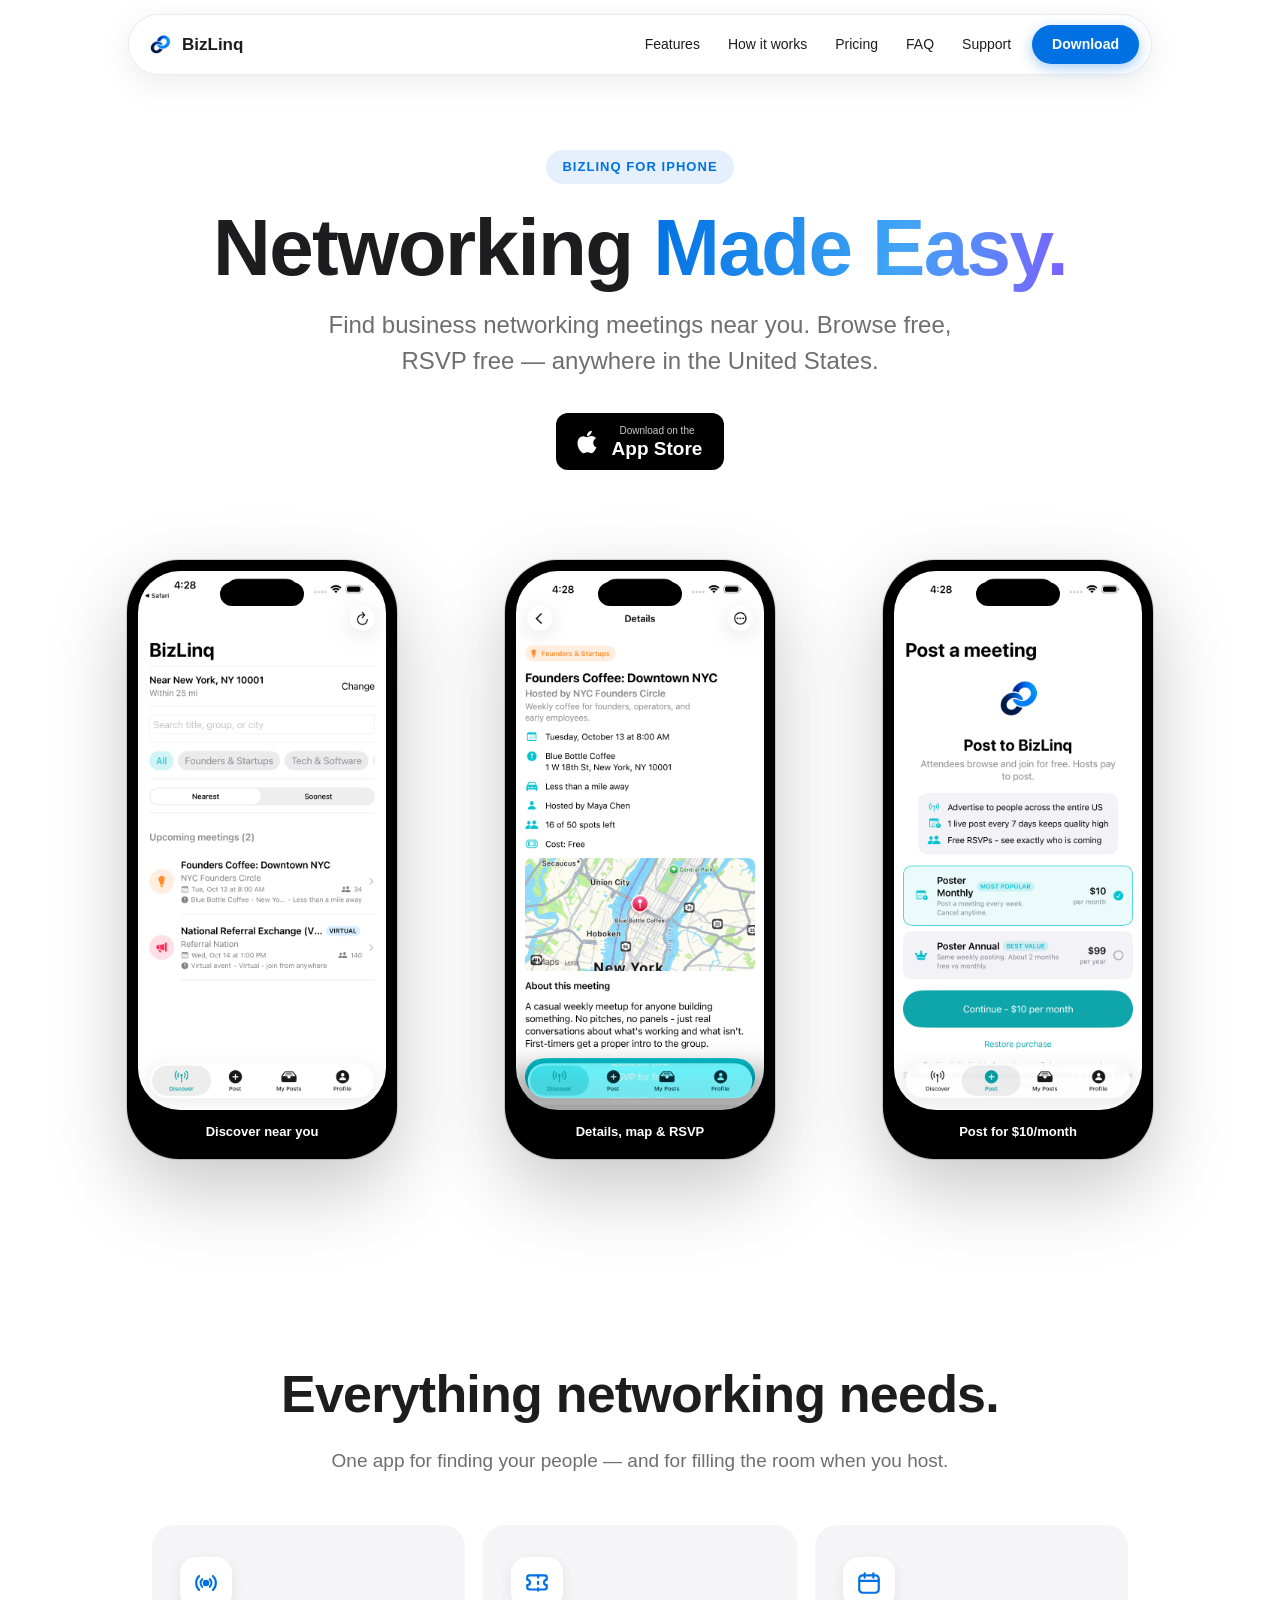
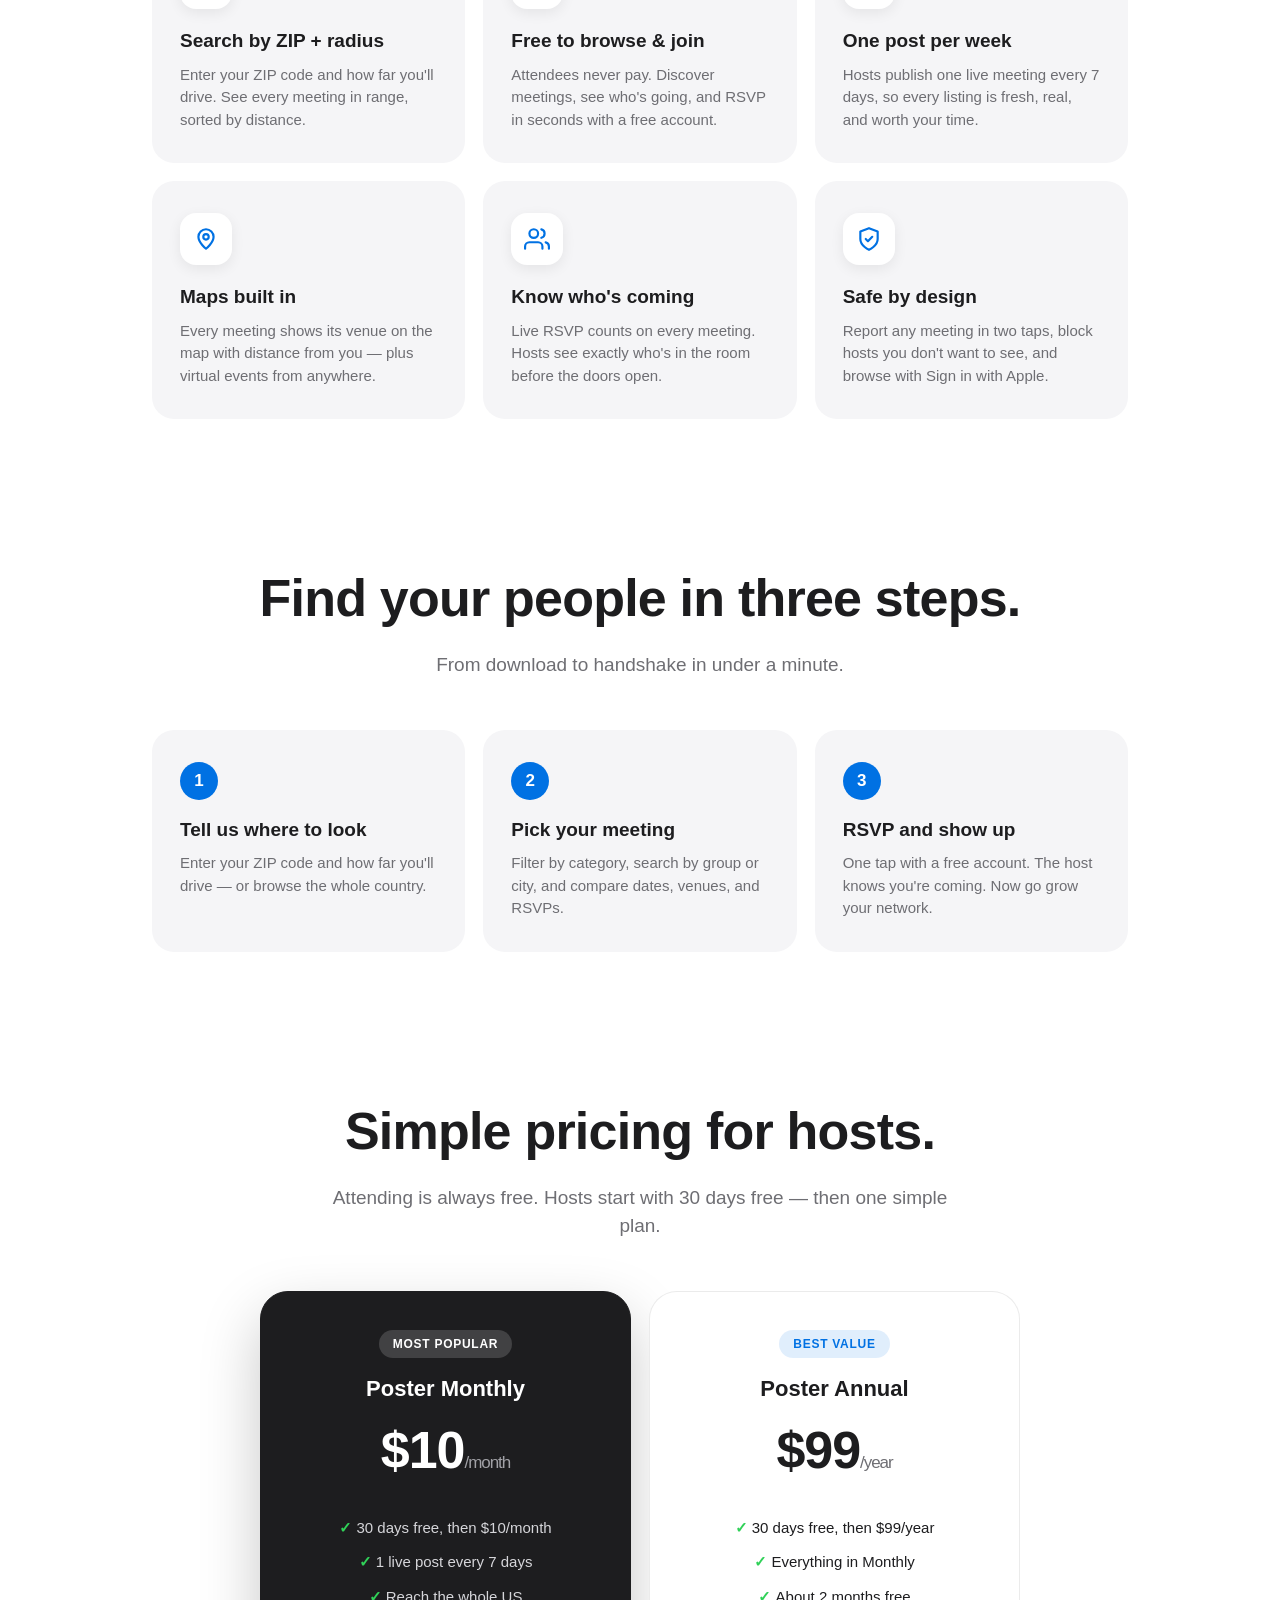
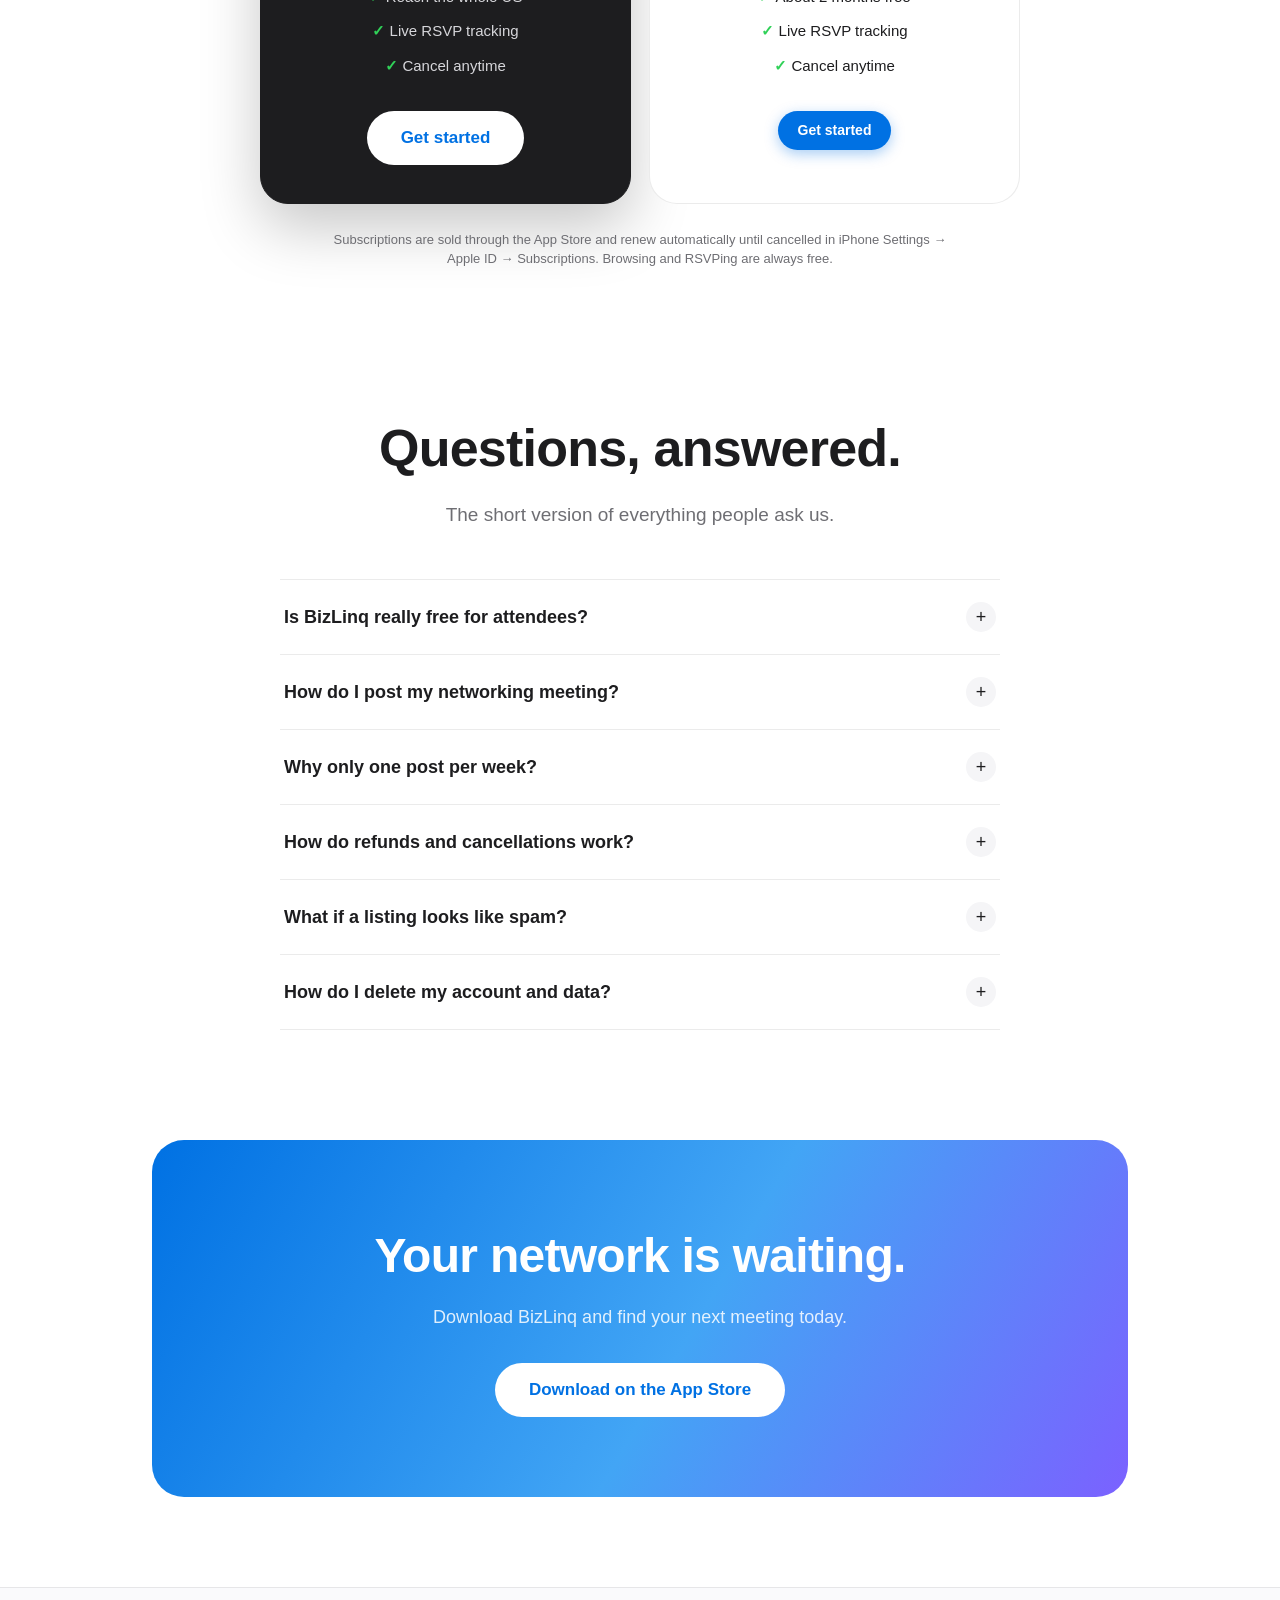
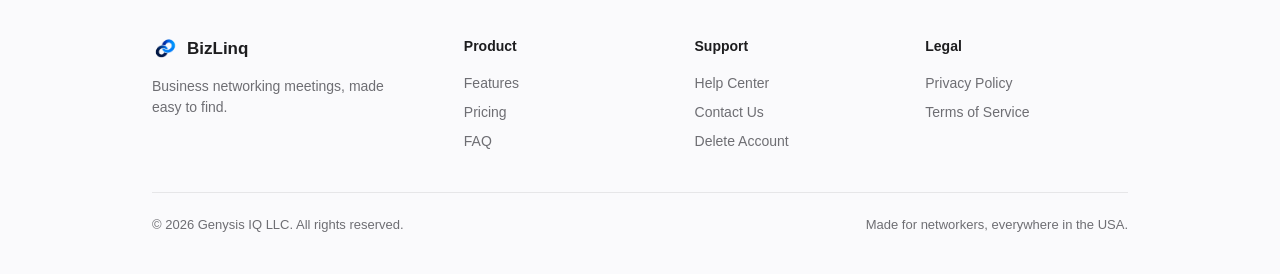
==== website/index.html @ f21be936 "BizLinq iOS: paged meeting fetch, category cleanup, startups merged into networking" ====
<!DOCTYPE html>
<html lang="en">
<head>
  <meta charset="UTF-8">
  <meta name="viewport" content="width=device-width, initial-scale=1.0">
  <title>BizLinq — Networking Made Easy</title>
  <meta name="description" content="Find business networking meetings near you. Browse free, RSVP free. Hosts post for $10/month.">
  <link rel="icon" type="image/png" href="assets/logo.png">
  <link rel="stylesheet" href="styles.css">
</head>
<body>

<nav class="nav-float" aria-label="Main navigation">
  <a class="brand" href="index.html"><img src="assets/logo.png" alt="BizLinq logo">BizLinq</a>
  <div class="nav-links">
    <a href="#features">Features</a>
    <a href="#how">How it works</a>
    <a href="#pricing">Pricing</a>
    <a href="#faq">FAQ</a>
    <a href="support.html">Support</a>
  </div>
  <a class="btn btn-blue" href="#download">Download</a>
  <button class="nav-toggle" aria-label="Menu" onclick="document.querySelector('.mobile-menu').classList.toggle('open')">☰</button>
</nav>
<div class="mobile-menu">
  <a href="#features">Features</a>
  <a href="#how">How it works</a>
  <a href="#pricing">Pricing</a>
  <a href="#faq">FAQ</a>
  <a href="support.html">Support</a>
  <a href="#download">Download</a>
</div>

<header class="hero">
  <span class="eyebrow">BizLinq for iPhone</span>
  <h1>Networking <span class="grad">Made Easy.</span></h1>
  <p class="sub">Find business networking meetings near you. Browse free, RSVP free — anywhere in the United States.</p>
  <div class="hero-cta" id="download">
    <a class="store-badge" href="#" aria-label="Download on the App Store">
      <svg viewBox="0 0 24 24" fill="currentColor"><path d="M17.05 20.28c-.98.95-2.05.8-3.08.35-1.09-.46-2.09-.48-3.24 0-1.44.62-2.2.44-3.06-.35C2.79 15.25 3.51 7.59 9.05 7.31c1.35.07 2.29.74 3.08.8 1.18-.24 2.31-.93 3.57-.84 1.51.05 2.7.83 3.45 1.65-3.16 1.89-2.62 6.14.4 7.34-.5 1.31-1.2 2.62-2.5 4.02zM12.03 7.25c-.15-2.23 1.66-4.07 3.74-4.25.29 2.58-2.34 4.5-3.74 4.25z"/></svg>
      <span><small>Download on the</small><strong>App Store</strong></span>
    </a>
  </div>
  <div class="phones">
    <figure class="phone tall"><img src="assets/shot-discover.png" alt="Discover meetings near you"><figcaption>Discover near you</figcaption></figure>
    <figure class="phone tall"><img src="assets/shot-detail.png" alt="Meeting details with map and RSVP"><figcaption>Details, map &amp; RSVP</figcaption></figure>
    <figure class="phone tall"><img src="assets/shot-paywall.png" alt="Poster plans"><figcaption>Post for $10/month</figcaption></figure>
  </div>
</header>

<main class="wrap">

  <section class="section" id="features">
    <h2>Everything networking needs.</h2>
    <p class="lead">One app for finding your people — and for filling the room when you host.</p>
    <div class="grid-3">
      <div class="card">
        <div class="icon"><svg viewBox="0 0 24 24" fill="none" stroke="#0071e3" stroke-width="2" stroke-linecap="round"><circle cx="12" cy="12" r="2" fill="#0071e3"/><path d="M8.5 15.5a5 5 0 0 1 0-7M15.5 8.5a5 5 0 0 1 0 7M5.6 18.4a9 9 0 0 1 0-12.8M18.4 5.6a9 9 0 0 1 0 12.8"/></svg></div>
        <h3>Search by ZIP + radius</h3>
        <p>Enter your ZIP code and how far you'll drive. See every meeting in range, sorted by distance.</p>
      </div>
      <div class="card">
        <div class="icon"><svg viewBox="0 0 24 24" fill="none" stroke="#0071e3" stroke-width="2" stroke-linecap="round" stroke-linejoin="round"><path d="M3 9V7a2 2 0 0 1 2-2h14a2 2 0 0 1 2 2v2a2.5 2.5 0 0 0 0 5v2a2 2 0 0 1-2 2H5a2 2 0 0 1-2-2v-2a2.5 2.5 0 0 0 0-5z"/><path d="M13 5v2M13 11v2M13 17v2"/></svg></div>
        <h3>Free to browse &amp; join</h3>
        <p>Attendees never pay. Discover meetings, see who's going, and RSVP in seconds with a free account.</p>
      </div>
      <div class="card">
        <div class="icon"><svg viewBox="0 0 24 24" fill="none" stroke="#0071e3" stroke-width="2" stroke-linecap="round"><rect x="3" y="5" width="18" height="16" rx="3"/><path d="M3 10h18M8 3v4M16 3v4"/></svg></div>
        <h3>One post per week</h3>
        <p>Hosts publish one live meeting every 7 days, so every listing is fresh, real, and worth your time.</p>
      </div>
      <div class="card">
        <div class="icon"><svg viewBox="0 0 24 24" fill="none" stroke="#0071e3" stroke-width="2" stroke-linecap="round" stroke-linejoin="round"><path d="M12 21s-7-5.5-7-11a7 7 0 0 1 14 0c0 5.5-7 11-7 11z"/><circle cx="12" cy="10" r="2.5"/></svg></div>
        <h3>Maps built in</h3>
        <p>Every meeting shows its venue on the map with distance from you — plus virtual events from anywhere.</p>
      </div>
      <div class="card">
        <div class="icon"><svg viewBox="0 0 24 24" fill="none" stroke="#0071e3" stroke-width="2" stroke-linecap="round" stroke-linejoin="round"><path d="M17 21v-2a4 4 0 0 0-4-4H5a4 4 0 0 0-4 4v2"/><circle cx="9" cy="7" r="4"/><path d="M23 21v-2a4 4 0 0 0-3-3.87M16 3.13a4 4 0 0 1 0 7.75"/></svg></div>
        <h3>Know who's coming</h3>
        <p>Live RSVP counts on every meeting. Hosts see exactly who's in the room before the doors open.</p>
      </div>
      <div class="card">
        <div class="icon"><svg viewBox="0 0 24 24" fill="none" stroke="#0071e3" stroke-width="2" stroke-linecap="round" stroke-linejoin="round"><path d="M12 22s8-3.6 8-10V5l-8-3-8 3v7c0 6.4 8 10 8 10z"/><path d="M9 12l2 2 4-4"/></svg></div>
        <h3>Safe by design</h3>
        <p>Report any meeting in two taps, block hosts you don't want to see, and browse with Sign in with Apple.</p>
      </div>
    </div>
  </section>

  <section class="section" id="how">
    <h2>Find your people in three steps.</h2>
    <p class="lead">From download to handshake in under a minute.</p>
    <div class="steps">
      <div class="step"><h3>Tell us where to look</h3><p>Enter your ZIP code and how far you'll drive — or browse the whole country.</p></div>
      <div class="step"><h3>Pick your meeting</h3><p>Filter by category, search by group or city, and compare dates, venues, and RSVPs.</p></div>
      <div class="step"><h3>RSVP and show up</h3><p>One tap with a free account. The host knows you're coming. Now go grow your network.</p></div>
    </div>
  </section>

  <section class="section" id="pricing">
    <h2>Simple pricing for hosts.</h2>
    <p class="lead">Attending is always free. Hosts start with 30 days free — then one simple plan.</p>
    <div class="pricing">
      <div class="plan featured">
        <span class="tag">Most popular</span>
        <h3>Poster Monthly</h3>
        <div class="price">$10<span>/month</span></div>
        <ul>
          <li>30 days free, then $10/month</li>
          <li>1 live post every 7 days</li>
          <li>Reach the whole US</li>
          <li>Live RSVP tracking</li>
          <li>Cancel anytime</li>
        </ul>
        <a class="btn btn-light" href="#download">Get started</a>
      </div>
      <div class="plan">
        <span class="tag">Best value</span>
        <h3>Poster Annual</h3>
        <div class="price">$99<span>/year</span></div>
        <ul>
          <li>30 days free, then $99/year</li>
          <li>Everything in Monthly</li>
          <li>About 2 months free</li>
          <li>Live RSVP tracking</li>
          <li>Cancel anytime</li>
        </ul>
        <a class="btn btn-blue" href="#download">Get started</a>
      </div>
    </div>
    <p class="fineprint">Subscriptions are sold through the App Store and renew automatically until cancelled in iPhone Settings → Apple ID → Subscriptions. Browsing and RSVPing are always free.</p>
  </section>

  <section class="section" id="faq">
    <h2>Questions, answered.</h2>
    <p class="lead">The short version of everything people ask us.</p>
    <div class="faq">
      <div class="faq-item"><button class="faq-q">Is BizLinq really free for attendees?<span class="plus">+</span></button><div class="faq-a"><p>Yes. Browsing meetings is free with no account at all. RSVPing needs a free account (Sign in with Apple) so hosts get an accurate headcount. Only posting costs money.</p></div></div>
      <div class="faq-item"><button class="faq-q">How do I post my networking meeting?<span class="plus">+</span></button><div class="faq-a"><p>Sign in, grab a Poster Monthly ($10) or Poster Annual ($99) plan in the app, then tap Post and fill in your meeting. It goes live instantly for everyone in range.</p></div></div>
      <div class="faq-item"><button class="faq-q">Why only one post per week?<span class="plus">+</span></button><div class="faq-a"><p>One live post every 7 days keeps every listing fresh and stops feeds from being flooded. Quality over quantity — it's what makes people trust the directory.</p></div></div>
      <div class="faq-item"><button class="faq-q">How do refunds and cancellations work?<span class="plus">+</span></button><div class="faq-a"><p>All billing is handled by Apple. Cancel anytime in iPhone Settings → Apple ID → Subscriptions, and request refunds through Apple's Report a Problem page.</p></div></div>
      <div class="faq-item"><button class="faq-q">What if a listing looks like spam?<span class="plus">+</span></button><div class="faq-a"><p>Every meeting has a report menu — flag it in two taps and our team reviews it. You can also block any host so their meetings never appear for you again.</p></div></div>
      <div class="faq-item"><button class="faq-q">How do I delete my account and data?<span class="plus">+</span></button><div class="faq-a"><p>Email support@bizlinq.app from your account email and we'll delete your account and all associated data within 30 days. Cancelling a meeting removes it from listings immediately.</p></div></div>
    </div>
  </section>

  <div class="cta-band">
    <h2>Your network is waiting.</h2>
    <p>Download BizLinq and find your next meeting today.</p>
    <a class="btn btn-light" href="#download">Download on the App Store</a>
  </div>

</main>

<footer>
  <div class="wrap">
    <div class="foot-grid">
      <div class="foot-brand">
        <a class="brand" href="index.html"><img src="assets/logo.png" alt="BizLinq logo">BizLinq</a>
        <p>Business networking meetings, made easy to find.</p>
      </div>
      <div class="foot-col">
        <h4>Product</h4>
        <a href="#features">Features</a>
        <a href="#pricing">Pricing</a>
        <a href="#faq">FAQ</a>
      </div>
      <div class="foot-col">
        <h4>Support</h4>
        <a href="support.html">Help Center</a>
        <a href="support.html#contact">Contact Us</a>
        <a href="support.html#delete">Delete Account</a>
      </div>
      <div class="foot-col">
        <h4>Legal</h4>
        <a href="privacy.html">Privacy Policy</a>
        <a href="terms.html">Terms of Service</a>
      </div>
    </div>
    <div class="foot-base">
      <span>© 2026 Genysis IQ LLC. All rights reserved.</span>
      <span>Made for networkers, everywhere in the USA.</span>
    </div>
  </div>
</footer>

<script src="script.js"></script>
</body>
</html>
---- website/styles.css ----
:root {
  --bg: #ffffff;
  --ink: #1d1d1f;
  --gray: #6e6e73;
  --blue: #0071e3;
  --blue-dark: #005fc4;
  --card: #f5f5f7;
  --line: rgba(0, 0, 0, 0.08);
  --radius: 22px;
  --font: -apple-system, BlinkMacSystemFont, "SF Pro Display", "SF Pro Text", Inter, "Segoe UI", Helvetica, Arial, sans-serif;
}

* { box-sizing: border-box; }

html {
  scroll-behavior: smooth;
}

body {
  margin: 0;
  font-family: var(--font);
  color: var(--ink);
  background: var(--bg);
  -webkit-font-smoothing: antialiased;
  text-rendering: optimizeLegibility;
  line-height: 1.5;
}

img { max-width: 100%; display: block; }
a { color: var(--blue); text-decoration: none; }
a:hover { text-decoration: underline; }

.wrap {
  max-width: 1024px;
  margin: 0 auto;
  padding: 0 24px;
}

section { scroll-margin-top: 110px; }

/* ---------- Floating pill nav ---------- */

.nav-float {
  position: fixed;
  top: 14px;
  left: 50%;
  transform: translateX(-50%);
  width: min(1024px, calc(100% - 28px));
  z-index: 100;
  display: flex;
  align-items: center;
  gap: 8px;
  padding: 10px 12px 10px 18px;
  background: rgba(255, 255, 255, 0.72);
  -webkit-backdrop-filter: saturate(180%) blur(20px);
  backdrop-filter: saturate(180%) blur(20px);
  border: 1px solid var(--line);
  border-radius: 999px;
  box-shadow: 0 8px 32px rgba(0, 0, 0, 0.08);
}

.brand {
  display: flex;
  align-items: center;
  gap: 9px;
  font-weight: 700;
  font-size: 17px;
  color: var(--ink);
}
.brand:hover { text-decoration: none; }
.brand img { width: 26px; height: 26px; }

.nav-links {
  display: flex;
  gap: 2px;
  margin-left: auto;
}
.nav-links a {
  color: var(--ink);
  font-size: 14px;
  font-weight: 500;
  padding: 8px 13px;
  border-radius: 999px;
}
.nav-links a:hover {
  background: rgba(0, 0, 0, 0.05);
  text-decoration: none;
}

.btn {
  display: inline-flex;
  align-items: center;
  justify-content: center;
  gap: 8px;
  border: 0;
  cursor: pointer;
  font-family: var(--font);
  font-weight: 600;
  border-radius: 999px;
  transition: transform 0.12s ease, background 0.12s ease, box-shadow 0.12s ease;
}
.btn:active { transform: scale(0.98); }
.btn-blue {
  background: var(--blue);
  color: #fff;
  font-size: 14px;
  padding: 9px 20px;
  box-shadow: 0 4px 14px rgba(0, 113, 227, 0.35);
}
.btn-blue:hover { background: var(--blue-dark); text-decoration: none; }
.btn-big {
  font-size: 17px;
  padding: 14px 34px;
}
.btn-light {
  background: #fff;
  color: var(--blue);
  font-size: 17px;
  padding: 14px 34px;
}
.btn-light:hover { text-decoration: none; background: #f2f8ff; }

.nav-toggle {
  display: none;
  margin-left: auto;
  background: none;
  border: 0;
  font-size: 22px;
  padding: 6px 10px;
  cursor: pointer;
  color: var(--ink);
}

.mobile-menu {
  display: none;
  position: fixed;
  top: 76px;
  left: 50%;
  transform: translateX(-50%);
  width: min(1024px, calc(100% - 28px));
  background: rgba(255, 255, 255, 0.95);
  -webkit-backdrop-filter: blur(20px);
  backdrop-filter: blur(20px);
  border: 1px solid var(--line);
  border-radius: var(--radius);
  box-shadow: 0 16px 48px rgba(0, 0, 0, 0.12);
  padding: 10px;
  z-index: 99;
}
.mobile-menu.open { display: block; }
.mobile-menu a {
  display: block;
  color: var(--ink);
  font-weight: 600;
  padding: 12px 16px;
  border-radius: 14px;
}
.mobile-menu a:hover { background: var(--card); text-decoration: none; }

/* ---------- Hero ---------- */

.hero {
  text-align: center;
  padding: 150px 24px 20px;
}
.eyebrow {
  display: inline-block;
  font-size: 13px;
  font-weight: 700;
  letter-spacing: 0.08em;
  text-transform: uppercase;
  color: var(--blue);
  background: rgba(0, 113, 227, 0.1);
  padding: 7px 16px;
  border-radius: 999px;
  margin-bottom: 22px;
}
.hero h1 {
  font-size: clamp(44px, 7vw, 80px);
  line-height: 1.04;
  letter-spacing: -0.02em;
  margin: 0 0 18px;
  font-weight: 700;
}
.hero h1 .grad {
  background: linear-gradient(100deg, #0071e3, #42a5f5 60%, #7b61ff);
  -webkit-background-clip: text;
  background-clip: text;
  color: transparent;
}
.hero p.sub {
  font-size: clamp(18px, 2.6vw, 24px);
  color: var(--gray);
  max-width: 640px;
  margin: 0 auto 34px;
}
.hero-cta {
  display: flex;
  gap: 14px;
  justify-content: center;
  flex-wrap: wrap;
  margin-bottom: 64px;
}

.store-badge {
  display: inline-flex;
  align-items: center;
  gap: 10px;
  background: #000;
  color: #fff;
  border-radius: 12px;
  padding: 10px 22px 10px 16px;
  font-size: 14px;
}
.store-badge:hover { text-decoration: none; background: #222; }
.store-badge small { display: block; font-size: 10px; font-weight: 400; opacity: 0.8; }
.store-badge strong { display: block; font-size: 19px; font-weight: 600; line-height: 1.2; }
.store-badge svg { width: 30px; height: 30px; flex-shrink: 0; }

/* ---------- Phone mockup ---------- */

.phones {
  display: flex;
  gap: 28px;
  justify-content: center;
  align-items: flex-start;
  flex-wrap: wrap;
  padding: 10px 0 90px;
}
.phone {
  width: 250px;
  background: #000;
  border-radius: 52px;
  padding: 11px;
  box-shadow: 0 30px 80px rgba(0, 0, 0, 0.22), 0 0 0 1px rgba(0, 0, 0, 0.15);
  position: relative;
}
.phone::before {
  content: "";
  position: absolute;
  top: 22px;
  left: 50%;
  transform: translateX(-50%);
  width: 84px;
  height: 24px;
  background: #000;
  border-radius: 999px;
  z-index: 2;
}
.phone img {
  border-radius: 42px;
  width: 100%;
}
.phone figcaption {
  color: #fff;
  text-align: center;
  font-size: 13px;
  font-weight: 600;
  padding: 12px 0 6px;
}
.phone.tall { width: 270px; }

/* ---------- Sections ---------- */

.section { padding: 70px 0; }
.section h2 {
  font-size: clamp(32px, 4.6vw, 52px);
  letter-spacing: -0.015em;
  text-align: center;
  margin: 0 0 14px;
}
.section p.lead {
  text-align: center;
  color: var(--gray);
  font-size: 19px;
  max-width: 640px;
  margin: 0 auto 50px;
}

.grid-3 {
  display: grid;
  grid-template-columns: repeat(3, 1fr);
  gap: 18px;
}
.card {
  background: var(--card);
  border-radius: var(--radius);
  padding: 32px 28px;
}
.card .icon {
  width: 52px;
  height: 52px;
  border-radius: 16px;
  background: #fff;
  display: flex;
  align-items: center;
  justify-content: center;
  box-shadow: 0 4px 14px rgba(0, 0, 0, 0.07);
  margin-bottom: 18px;
}
.card .icon svg { width: 26px; height: 26px; }
.card h3 { margin: 0 0 8px; font-size: 19px; }
.card p { margin: 0; color: var(--gray); font-size: 15px; }

.steps {
  display: grid;
  grid-template-columns: repeat(3, 1fr);
  gap: 18px;
  counter-reset: step;
}
.step {
  background: var(--card);
  border-radius: var(--radius);
  padding: 32px 28px;
  position: relative;
}
.step::before {
  counter-increment: step;
  content: counter(step);
  display: inline-flex;
  align-items: center;
  justify-content: center;
  width: 38px;
  height: 38px;
  border-radius: 999px;
  background: var(--blue);
  color: #fff;
  font-weight: 700;
  font-size: 17px;
  margin-bottom: 16px;
}
.step h3 { margin: 0 0 8px; font-size: 19px; }
.step p { margin: 0; color: var(--gray); font-size: 15px; }

/* ---------- Pricing ---------- */

.pricing {
  display: grid;
  grid-template-columns: 1fr 1fr;
  gap: 18px;
  max-width: 760px;
  margin: 0 auto;
}
.plan {
  border: 1px solid var(--line);
  border-radius: 28px;
  padding: 38px 34px;
  text-align: center;
  background: #fff;
}
.plan.featured {
  background: var(--ink);
  color: #fff;
  border-color: var(--ink);
  box-shadow: 0 24px 60px rgba(0, 0, 0, 0.22);
}
.plan .tag {
  display: inline-block;
  font-size: 12px;
  font-weight: 700;
  letter-spacing: 0.06em;
  text-transform: uppercase;
  background: rgba(0, 113, 227, 0.12);
  color: var(--blue);
  border-radius: 999px;
  padding: 5px 14px;
  margin-bottom: 14px;
}
.plan.featured .tag { background: rgba(255, 255, 255, 0.16); color: #fff; }
.plan h3 { margin: 0 0 6px; font-size: 22px; }
.plan .price { font-size: 52px; font-weight: 700; letter-spacing: -0.02em; }
.plan .price span { font-size: 17px; font-weight: 500; color: var(--gray); }
.plan.featured .price span { color: #a1a1a6; }
.plan ul {
  list-style: none;
  margin: 22px 0 28px;
  padding: 0;
  font-size: 15px;
}
.plan.featured ul { color: #d6d6da; }
.plan ul li { padding: 6px 0; }
.plan ul li::before { content: "✓  "; color: #30d158; font-weight: 700; }
.fineprint {
  text-align: center;
  color: var(--gray);
  font-size: 13px;
  max-width: 620px;
  margin: 26px auto 0;
}

/* ---------- FAQ ---------- */

.faq { max-width: 720px; margin: 0 auto; }
.faq-item {
  border-bottom: 1px solid var(--line);
}
.faq-item:first-child { border-top: 1px solid var(--line); }
.faq-q {
  width: 100%;
  display: flex;
  justify-content: space-between;
  align-items: center;
  gap: 16px;
  background: none;
  border: 0;
  cursor: pointer;
  font-family: var(--font);
  font-size: 18px;
  font-weight: 600;
  color: var(--ink);
  text-align: left;
  padding: 22px 4px;
}
.faq-q .plus {
  flex-shrink: 0;
  width: 30px;
  height: 30px;
  border-radius: 999px;
  background: var(--card);
  display: inline-flex;
  align-items: center;
  justify-content: center;
  font-size: 18px;
  font-weight: 400;
  transition: transform 0.2s ease;
}
.faq-item.open .faq-q .plus { transform: rotate(45deg); }
.faq-a {
  max-height: 0;
  overflow: hidden;
  transition: max-height 0.28s ease;
}
.faq-a p {
  margin: 0 0 24px;
  color: var(--gray);
  font-size: 16px;
  padding-right: 40px;
}

/* ---------- CTA band ---------- */

.cta-band {
  background: linear-gradient(120deg, #0071e3, #42a5f5 55%, #7b61ff);
  border-radius: 32px;
  text-align: center;
  padding: 80px 32px;
  color: #fff;
  margin: 40px 0 90px;
}
.cta-band h2 { font-size: clamp(30px, 4.4vw, 48px); margin: 0 0 12px; letter-spacing: -0.015em; }
.cta-band p { opacity: 0.85; font-size: 18px; margin: 0 0 32px; }

/* ---------- Footer ---------- */

footer {
  border-top: 1px solid var(--line);
  padding: 48px 0 40px;
  background: #fafafc;
}
.foot-grid {
  display: grid;
  grid-template-columns: 1.4fr 1fr 1fr 1fr;
  gap: 28px;
  margin-bottom: 36px;
}
.foot-brand p { color: var(--gray); font-size: 14px; max-width: 260px; }
.foot-col h4 { margin: 0 0 12px; font-size: 14px; }
.foot-col a { display: block; color: var(--gray); font-size: 14px; padding: 4px 0; }
.foot-base {
  display: flex;
  justify-content: space-between;
  gap: 12px;
  flex-wrap: wrap;
  color: var(--gray);
  font-size: 13px;
  border-top: 1px solid var(--line);
  padding-top: 22px;
}

/* ---------- Prose pages ---------- */

.prose {
  max-width: 720px;
  margin: 0 auto;
  padding: 150px 24px 90px;
}
.prose h1 { font-size: 40px; letter-spacing: -0.015em; margin: 0 0 8px; }
.prose .updated { color: var(--gray); font-size: 14px; margin-bottom: 32px; }
.prose h2 { font-size: 22px; margin: 36px 0 10px; }
.prose p, .prose li { color: #333336; font-size: 16px; }
.prose ul, .prose ol { padding-left: 22px; }

.support-card {
  background: var(--card);
  border-radius: var(--radius);
  padding: 30px 28px;
  margin: 18px 0;
}
.support-card h2 { margin-top: 0; }
.steps-list { counter-reset: s; list-style: none; padding: 0; }
.steps-list li {
  counter-increment: s;
  padding: 10px 0 10px 52px;
  position: relative;
  color: #333336;
}
.steps-list li::before {
  content: counter(s);
  position: absolute;
  left: 0;
  top: 8px;
  width: 32px;
  height: 32px;
  border-radius: 999px;
  background: var(--blue);
  color: #fff;
  font-weight: 700;
  display: inline-flex;
  align-items: center;
  justify-content: center;
}

/* ---------- Responsive ---------- */

@media (max-width: 820px) {
  .nav-links, .nav-float .btn { display: none; }
  .nav-toggle { display: block; }
  .grid-3, .steps, .pricing { grid-template-columns: 1fr; }
  .foot-grid { grid-template-columns: 1fr 1fr; }
  .phone { width: 230px; }
  .cta-band { border-radius: 24px; padding: 60px 24px; }
}
@media (min-width: 821px) {
  .mobile-menu { display: none !important; }
}
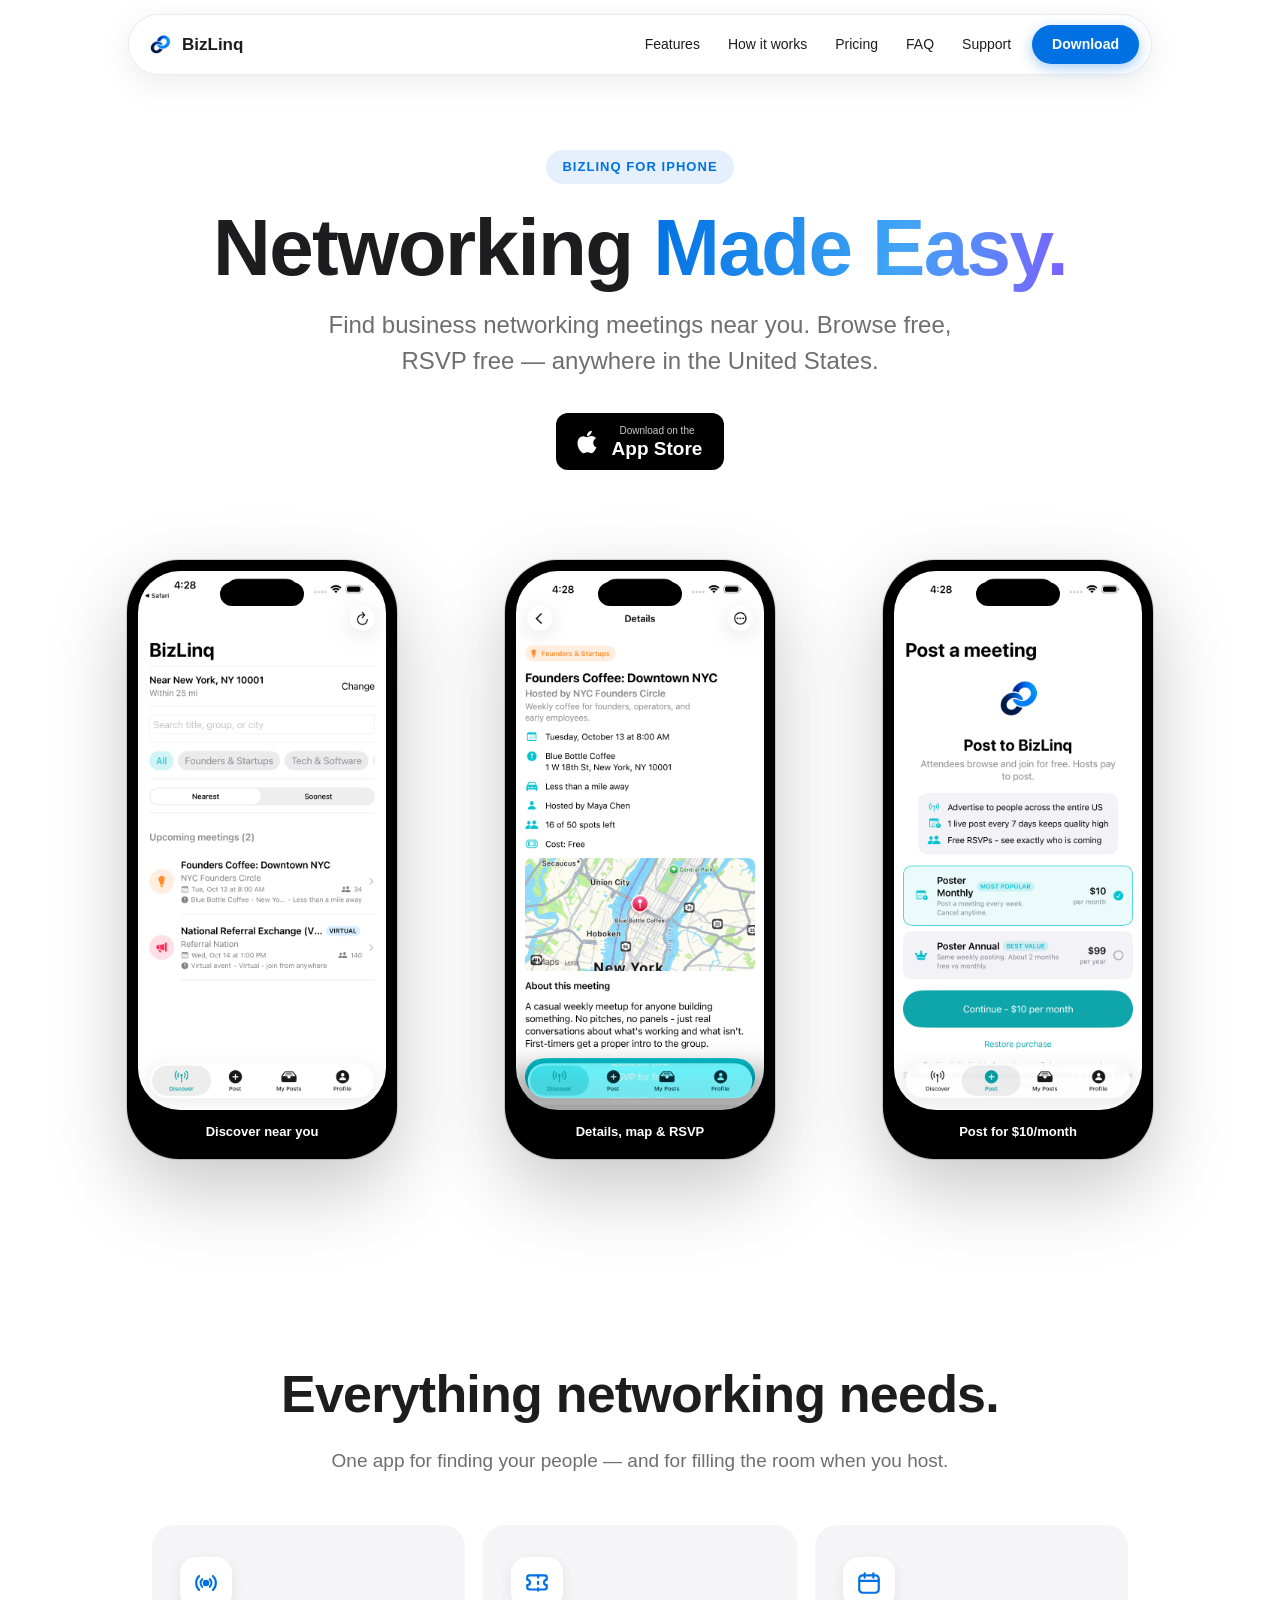
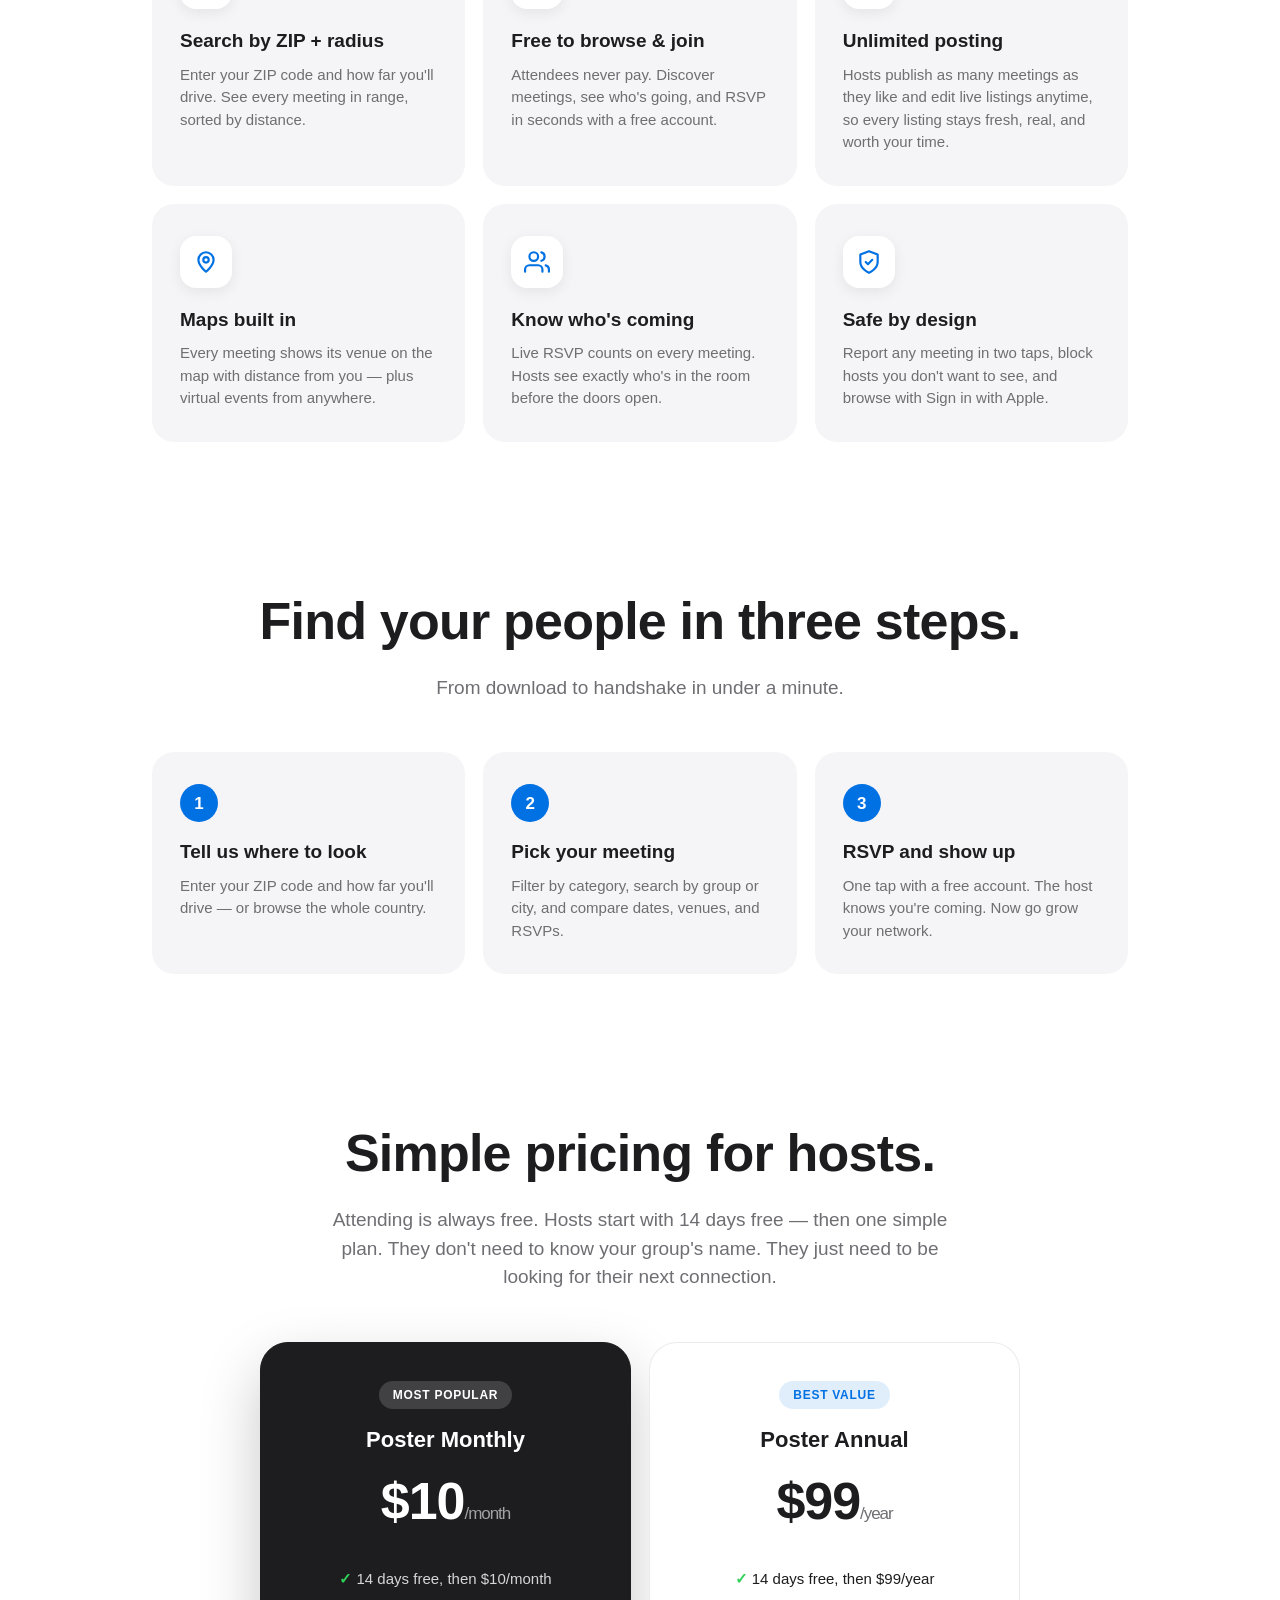
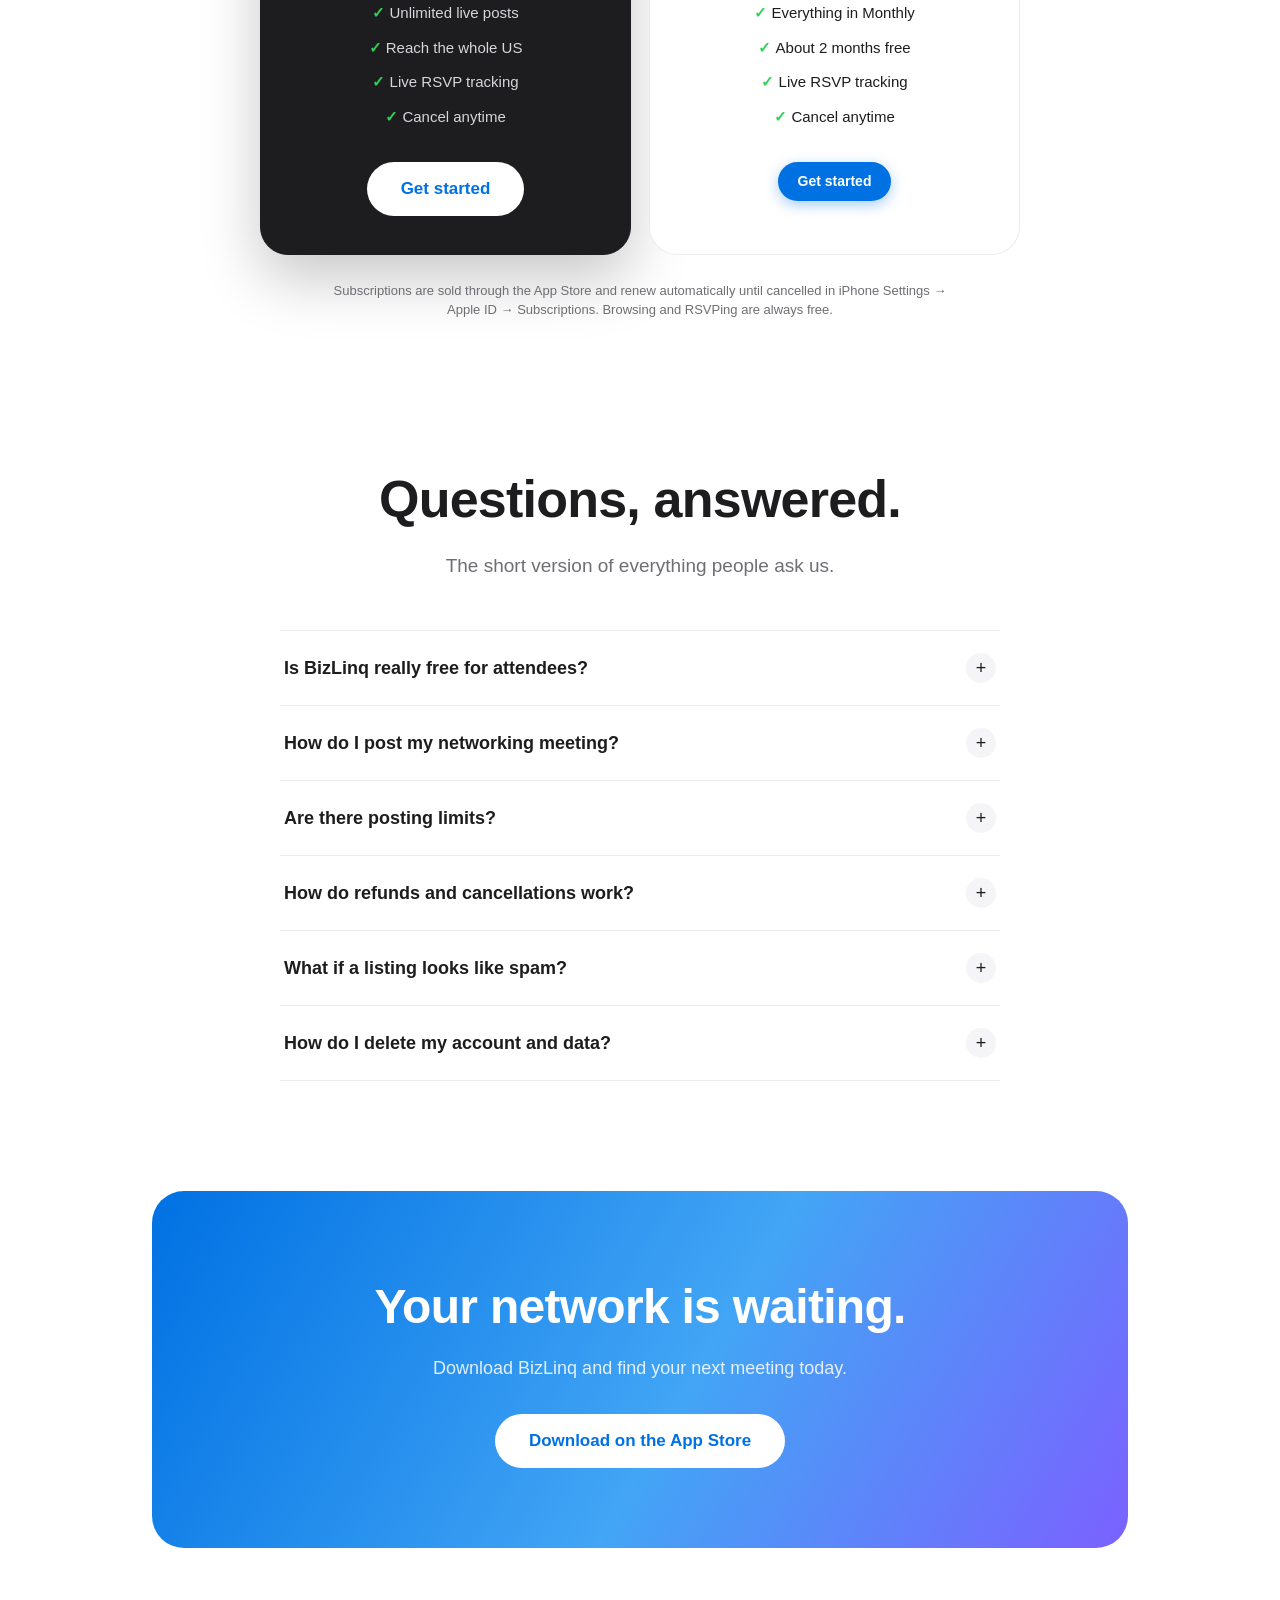
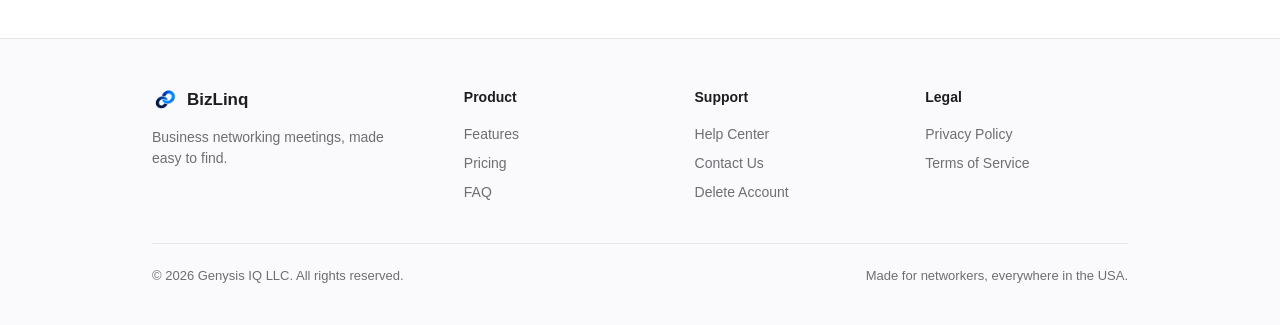
==== commit 4abc441b: "14-day trial, unlimited posting, edit live meetings, host tagline" ====
--- a/website/index.html
+++ b/website/index.html
@@ -66,8 +66,8 @@
       </div>
       <div class="card">
         <div class="icon"><svg viewBox="0 0 24 24" fill="none" stroke="#0071e3" stroke-width="2" stroke-linecap="round"><rect x="3" y="5" width="18" height="16" rx="3"/><path d="M3 10h18M8 3v4M16 3v4"/></svg></div>
-        <h3>One post per week</h3>
-        <p>Hosts publish one live meeting every 7 days, so every listing is fresh, real, and worth your time.</p>
+        <h3>Unlimited posting</h3>
+        <p>Hosts publish as many meetings as they like and edit live listings anytime, so every listing stays fresh, real, and worth your time.</p>
       </div>
       <div class="card">
         <div class="icon"><svg viewBox="0 0 24 24" fill="none" stroke="#0071e3" stroke-width="2" stroke-linecap="round" stroke-linejoin="round"><path d="M12 21s-7-5.5-7-11a7 7 0 0 1 14 0c0 5.5-7 11-7 11z"/><circle cx="12" cy="10" r="2.5"/></svg></div>
@@ -99,15 +99,15 @@
 
   <section class="section" id="pricing">
     <h2>Simple pricing for hosts.</h2>
-    <p class="lead">Attending is always free. Hosts start with 30 days free — then one simple plan.</p>
+    <p class="lead">Attending is always free. Hosts start with 14 days free — then one simple plan. They don't need to know your group's name. They just need to be looking for their next connection.</p>
     <div class="pricing">
       <div class="plan featured">
         <span class="tag">Most popular</span>
         <h3>Poster Monthly</h3>
         <div class="price">$10<span>/month</span></div>
         <ul>
-          <li>30 days free, then $10/month</li>
-          <li>1 live post every 7 days</li>
+          <li>14 days free, then $10/month</li>
+          <li>Unlimited live posts</li>
           <li>Reach the whole US</li>
           <li>Live RSVP tracking</li>
           <li>Cancel anytime</li>
@@ -119,7 +119,7 @@
         <h3>Poster Annual</h3>
         <div class="price">$99<span>/year</span></div>
         <ul>
-          <li>30 days free, then $99/year</li>
+          <li>14 days free, then $99/year</li>
           <li>Everything in Monthly</li>
           <li>About 2 months free</li>
           <li>Live RSVP tracking</li>
@@ -137,7 +137,7 @@
     <div class="faq">
       <div class="faq-item"><button class="faq-q">Is BizLinq really free for attendees?<span class="plus">+</span></button><div class="faq-a"><p>Yes. Browsing meetings is free with no account at all. RSVPing needs a free account (Sign in with Apple) so hosts get an accurate headcount. Only posting costs money.</p></div></div>
       <div class="faq-item"><button class="faq-q">How do I post my networking meeting?<span class="plus">+</span></button><div class="faq-a"><p>Sign in, grab a Poster Monthly ($10) or Poster Annual ($99) plan in the app, then tap Post and fill in your meeting. It goes live instantly for everyone in range.</p></div></div>
-      <div class="faq-item"><button class="faq-q">Why only one post per week?<span class="plus">+</span></button><div class="faq-a"><p>One live post every 7 days keeps every listing fresh and stops feeds from being flooded. Quality over quantity — it's what makes people trust the directory.</p></div></div>
+      <div class="faq-item"><button class="faq-q">Are there posting limits?<span class="plus">+</span></button><div class="faq-a"><p>No. Poster plans include unlimited live posts, and you can edit any live listing anytime from My Posts. Quality stays high because every listing is tied to a paying host.</p></div></div>
       <div class="faq-item"><button class="faq-q">How do refunds and cancellations work?<span class="plus">+</span></button><div class="faq-a"><p>All billing is handled by Apple. Cancel anytime in iPhone Settings → Apple ID → Subscriptions, and request refunds through Apple's Report a Problem page.</p></div></div>
       <div class="faq-item"><button class="faq-q">What if a listing looks like spam?<span class="plus">+</span></button><div class="faq-a"><p>Every meeting has a report menu — flag it in two taps and our team reviews it. You can also block any host so their meetings never appear for you again.</p></div></div>
       <div class="faq-item"><button class="faq-q">How do I delete my account and data?<span class="plus">+</span></button><div class="faq-a"><p>Email support@bizlinq.app from your account email and we'll delete your account and all associated data within 30 days. Cancelling a meeting removes it from listings immediately.</p></div></div>
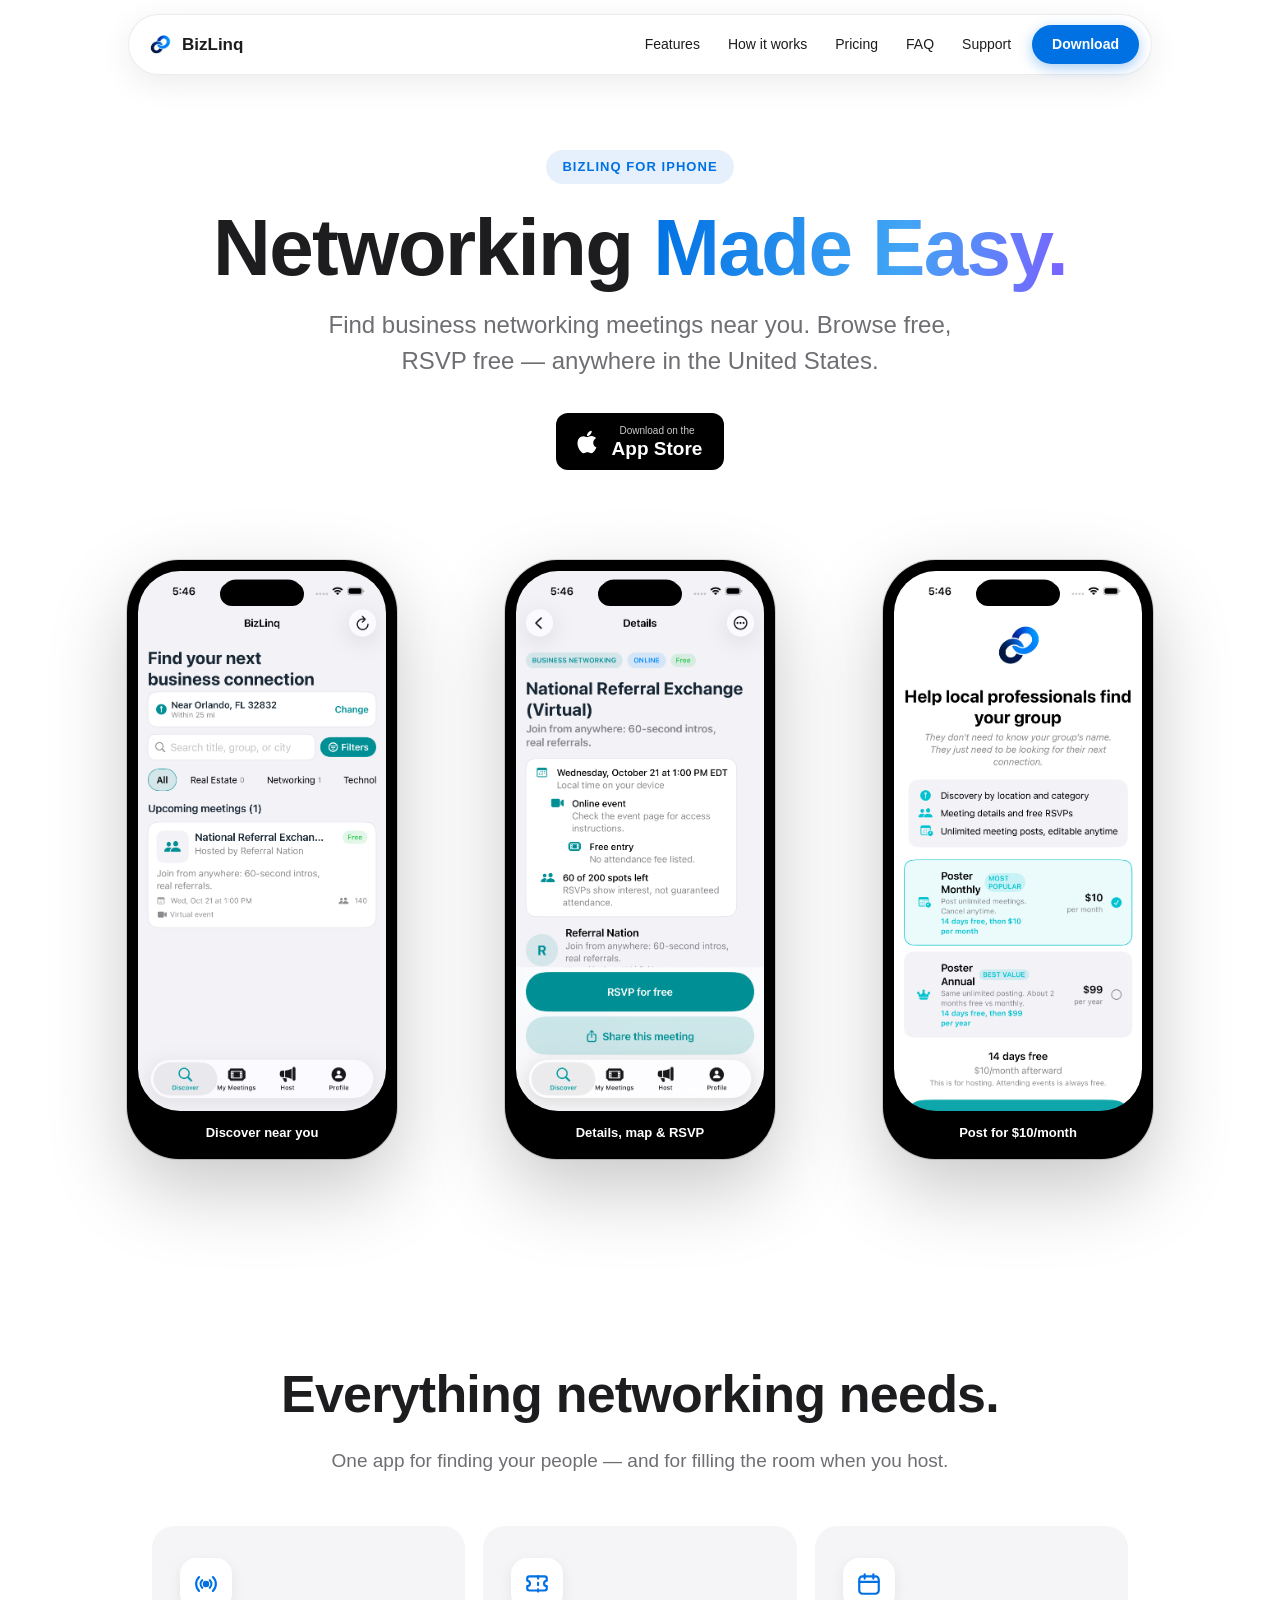
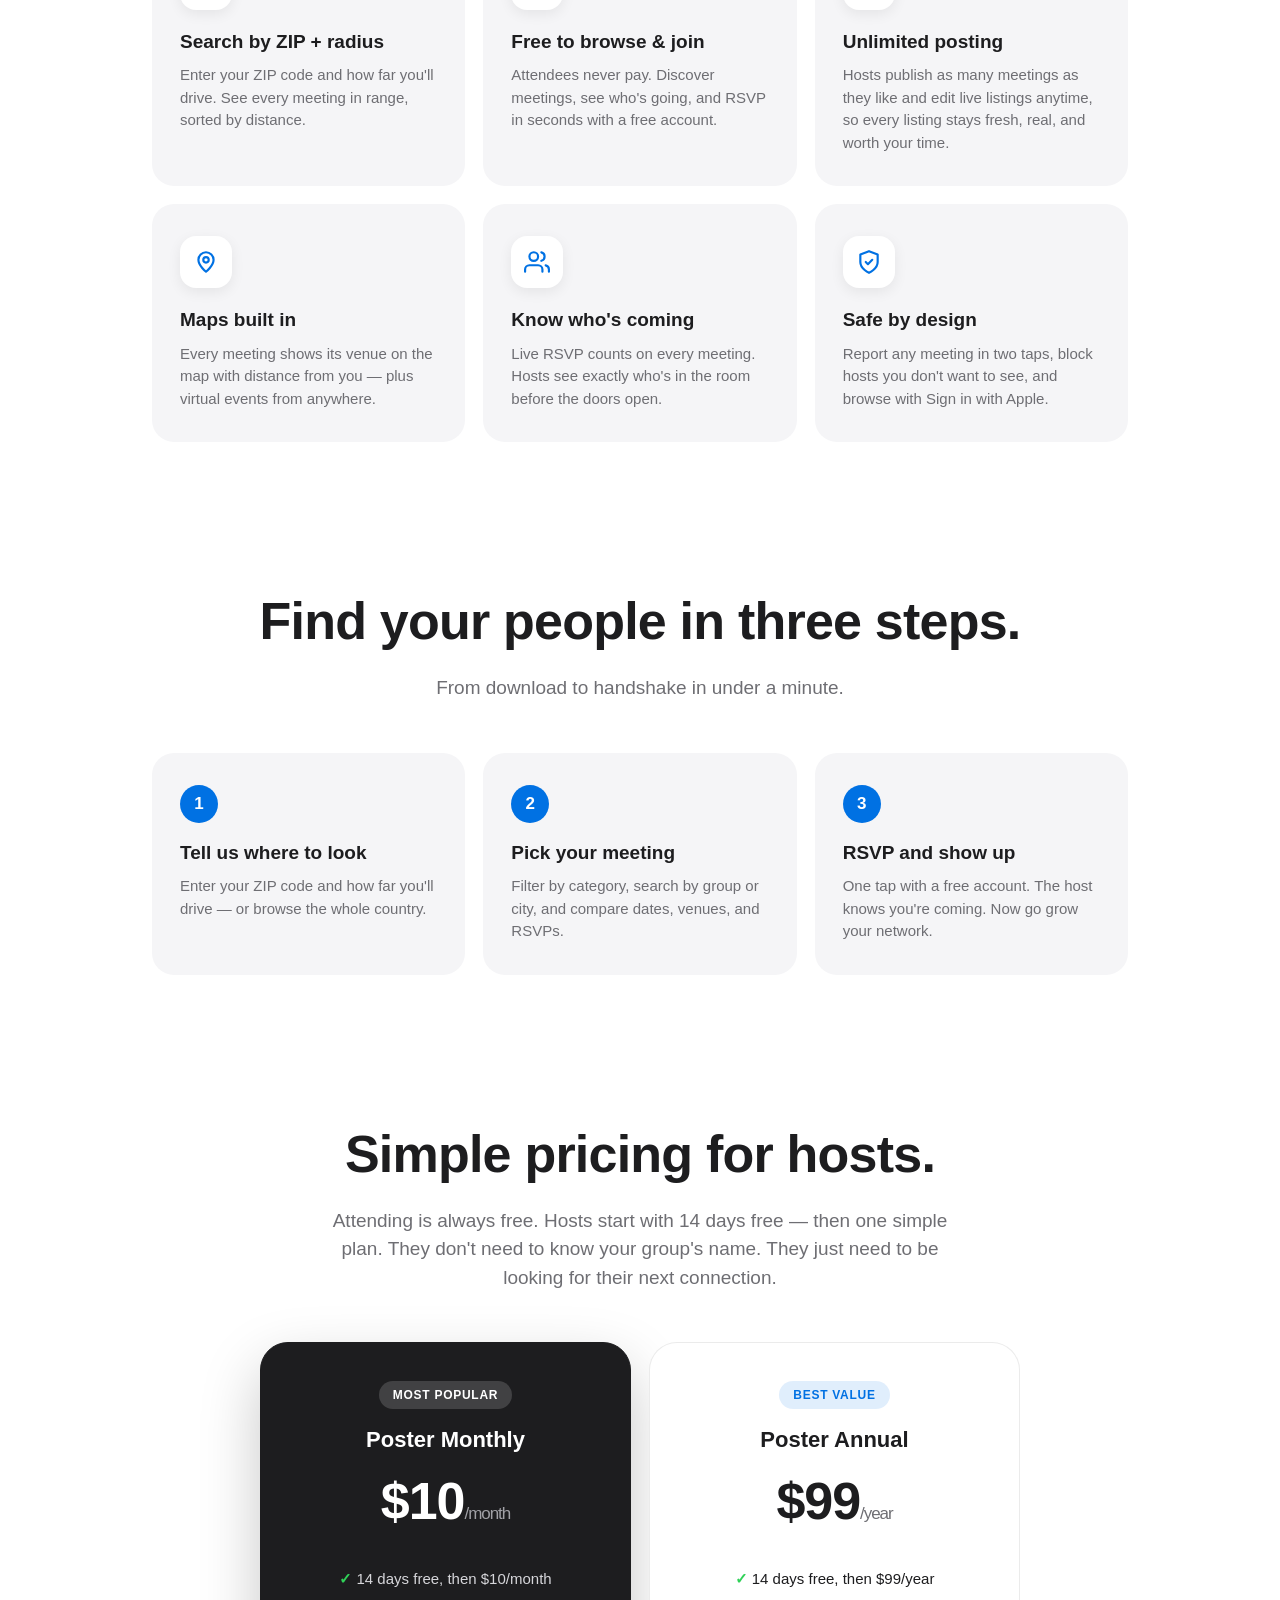
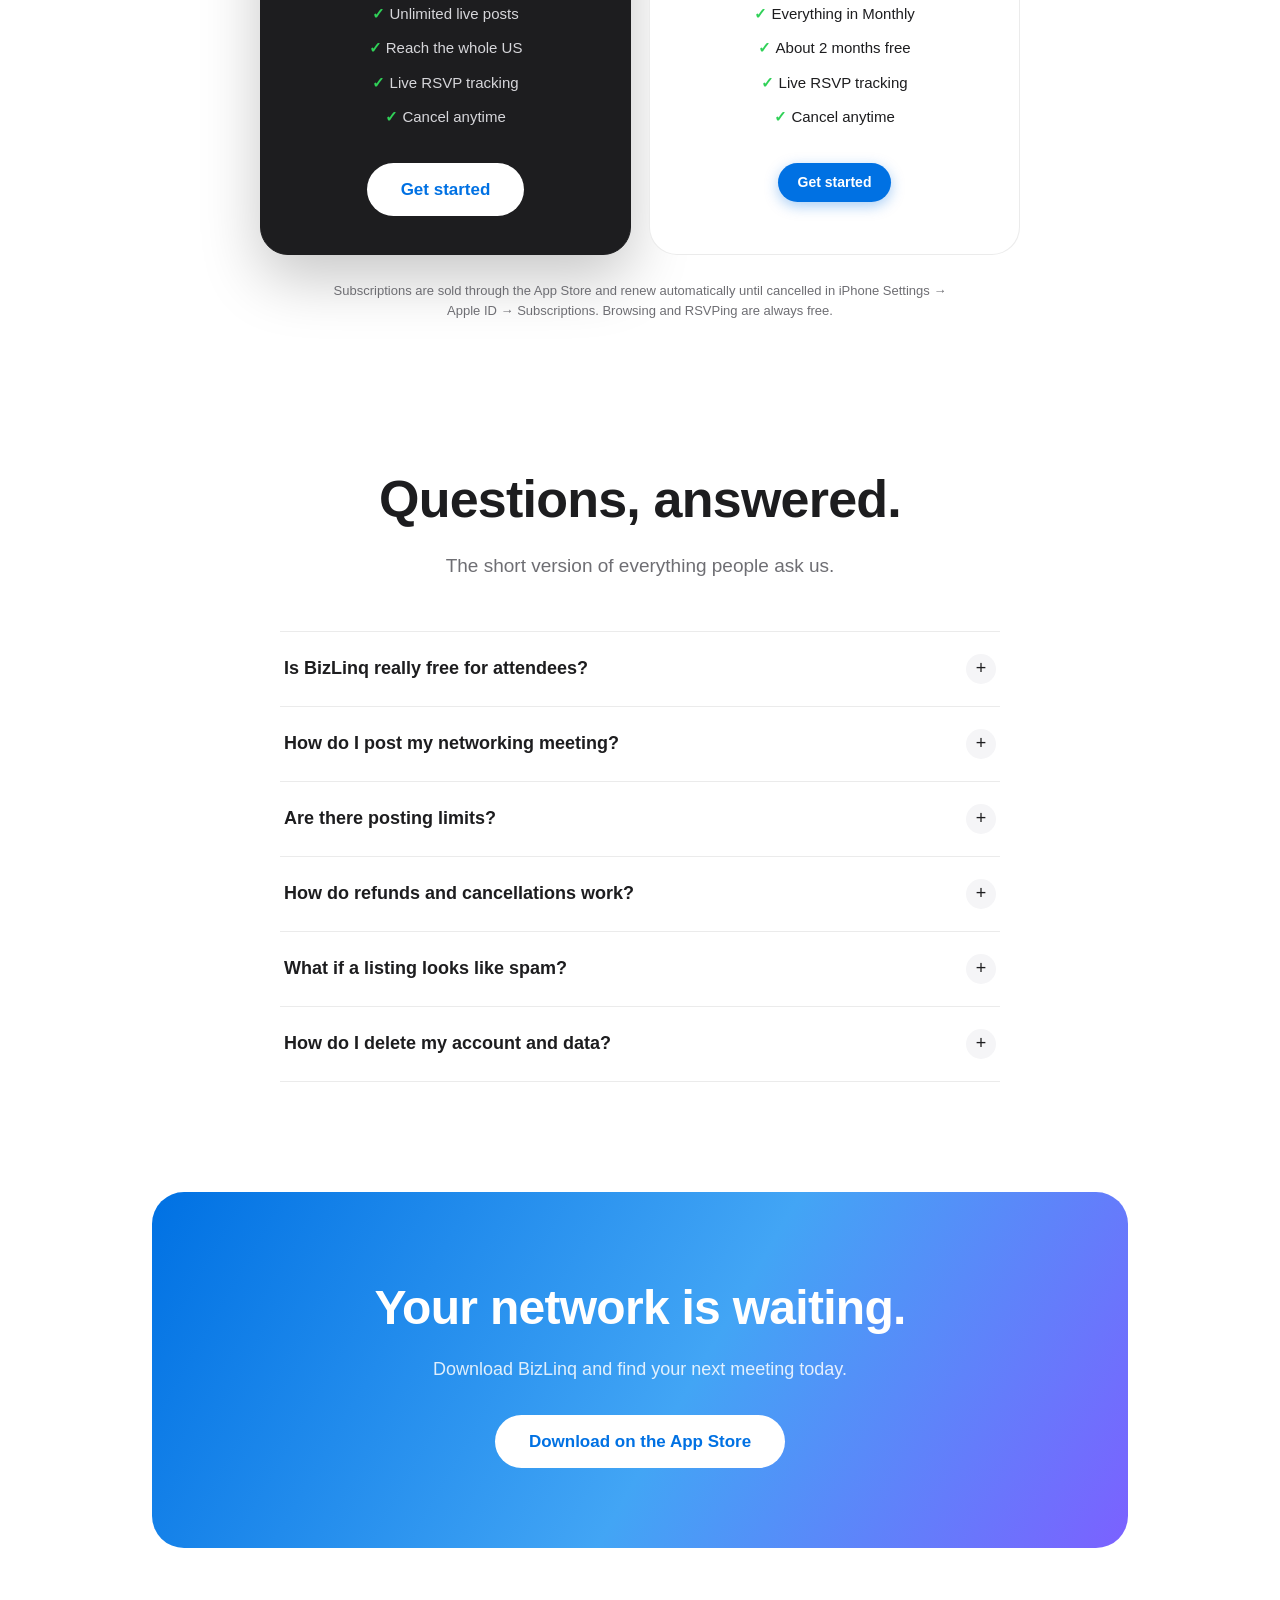
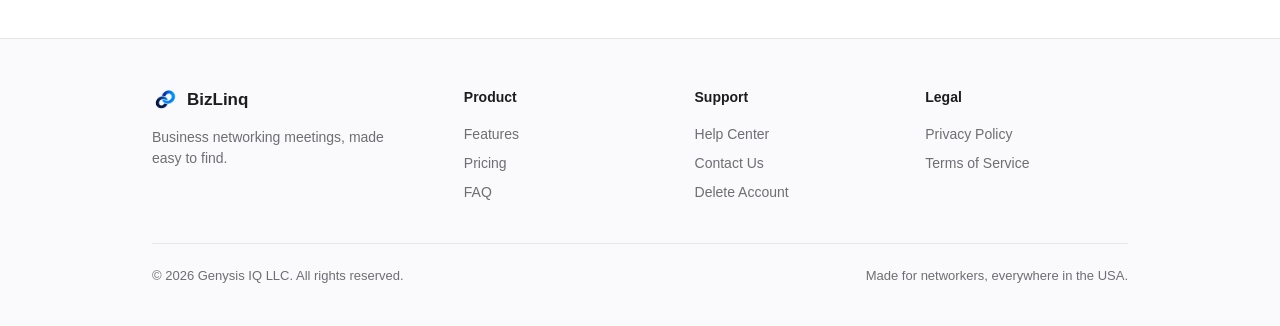
==== commit 8dc3d4b7: "Website matches app: unlimited posting, Host tab, fresh screenshots" ====
--- a/website/index.html
+++ b/website/index.html
@@ -136,8 +136,8 @@
     <p class="lead">The short version of everything people ask us.</p>
     <div class="faq">
       <div class="faq-item"><button class="faq-q">Is BizLinq really free for attendees?<span class="plus">+</span></button><div class="faq-a"><p>Yes. Browsing meetings is free with no account at all. RSVPing needs a free account (Sign in with Apple) so hosts get an accurate headcount. Only posting costs money.</p></div></div>
-      <div class="faq-item"><button class="faq-q">How do I post my networking meeting?<span class="plus">+</span></button><div class="faq-a"><p>Sign in, grab a Poster Monthly ($10) or Poster Annual ($99) plan in the app, then tap Post and fill in your meeting. It goes live instantly for everyone in range.</p></div></div>
-      <div class="faq-item"><button class="faq-q">Are there posting limits?<span class="plus">+</span></button><div class="faq-a"><p>No. Poster plans include unlimited live posts, and you can edit any live listing anytime from My Posts. Quality stays high because every listing is tied to a paying host.</p></div></div>
+      <div class="faq-item"><button class="faq-q">How do I post my networking meeting?<span class="plus">+</span></button><div class="faq-a"><p>Sign in, grab a Poster Monthly ($10) or Poster Annual ($99) plan in the app, then tap Host and fill in your meeting. Your first post starts a 14-day free trial, and it goes live instantly for everyone in range. You can edit any live listing anytime.</p></div></div>
+      <div class="faq-item"><button class="faq-q">Are there posting limits?<span class="plus">+</span></button><div class="faq-a"><p>No. Poster plans include unlimited live posts, and you can edit any live listing anytime from the Host tab. Quality stays high because every listing is tied to a paying host.</p></div></div>
       <div class="faq-item"><button class="faq-q">How do refunds and cancellations work?<span class="plus">+</span></button><div class="faq-a"><p>All billing is handled by Apple. Cancel anytime in iPhone Settings → Apple ID → Subscriptions, and request refunds through Apple's Report a Problem page.</p></div></div>
       <div class="faq-item"><button class="faq-q">What if a listing looks like spam?<span class="plus">+</span></button><div class="faq-a"><p>Every meeting has a report menu — flag it in two taps and our team reviews it. You can also block any host so their meetings never appear for you again.</p></div></div>
       <div class="faq-item"><button class="faq-q">How do I delete my account and data?<span class="plus">+</span></button><div class="faq-a"><p>Email support@bizlinq.app from your account email and we'll delete your account and all associated data within 30 days. Cancelling a meeting removes it from listings immediately.</p></div></div>
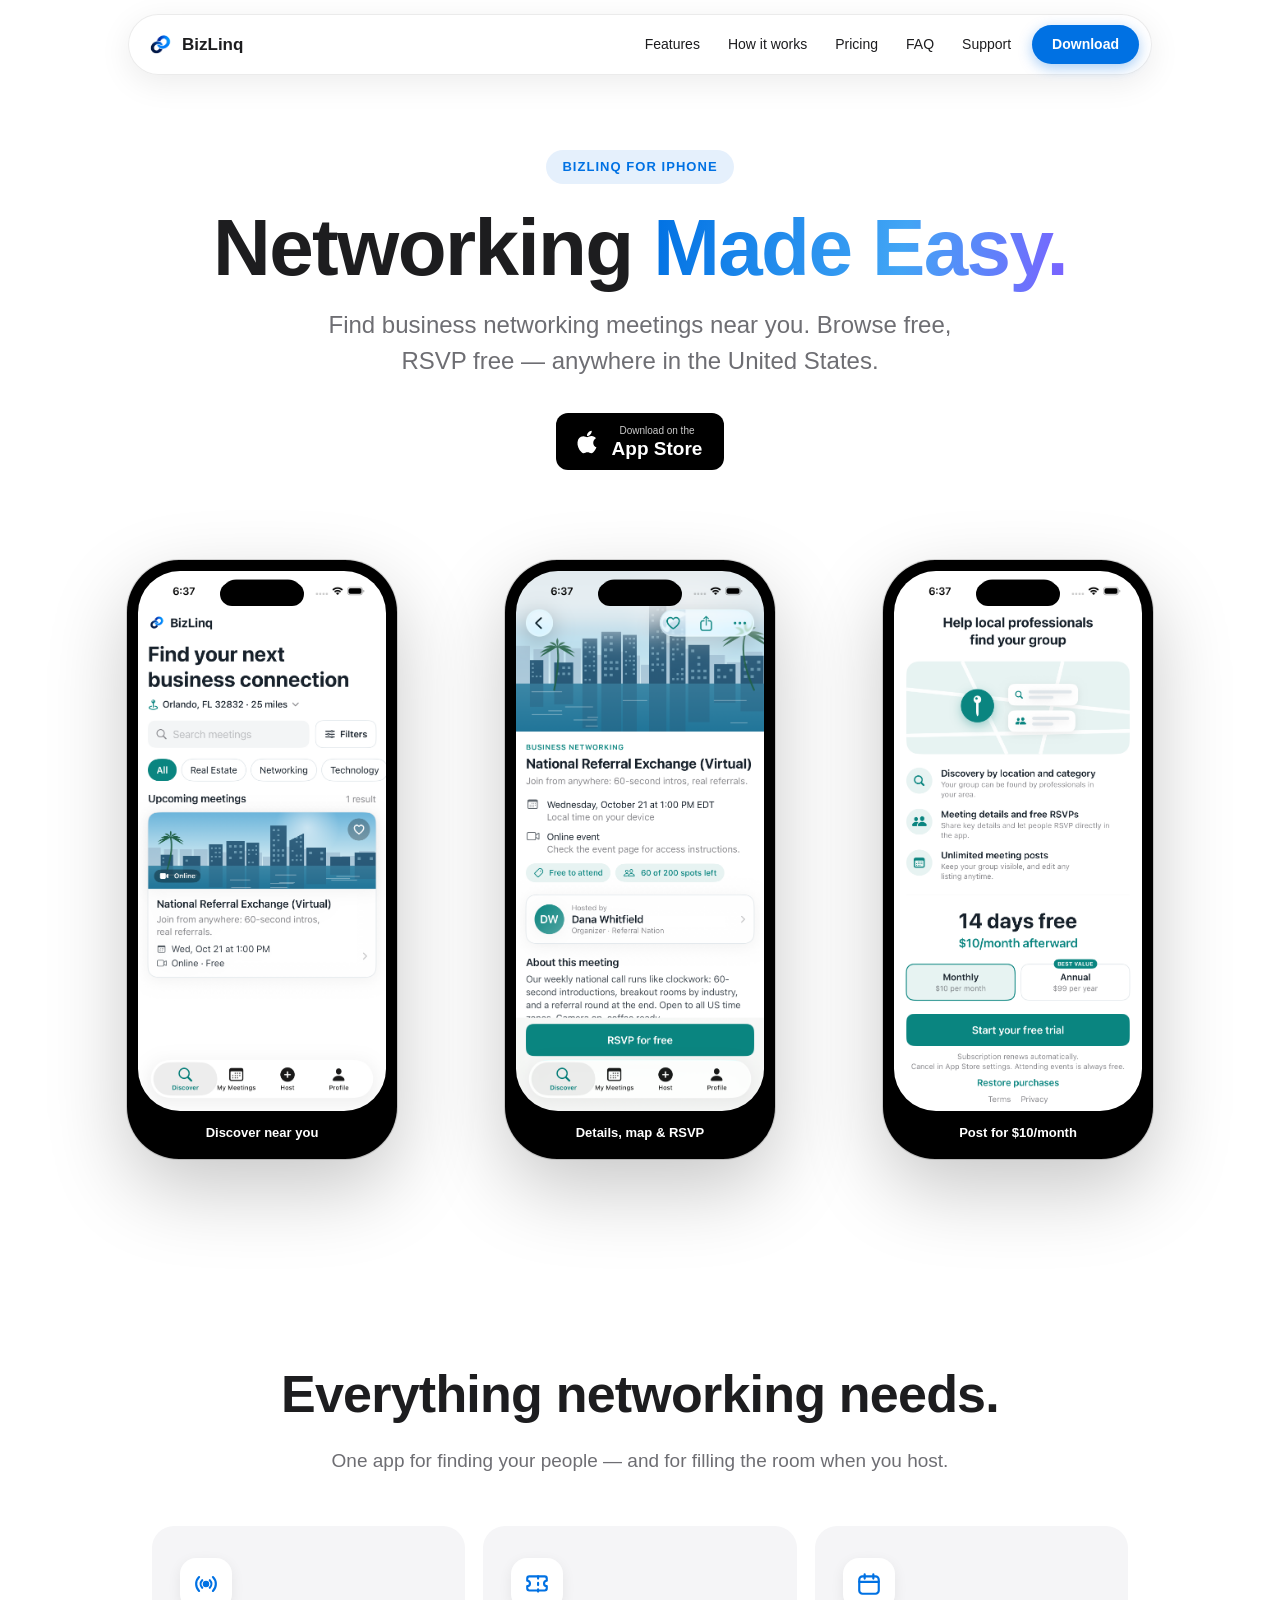
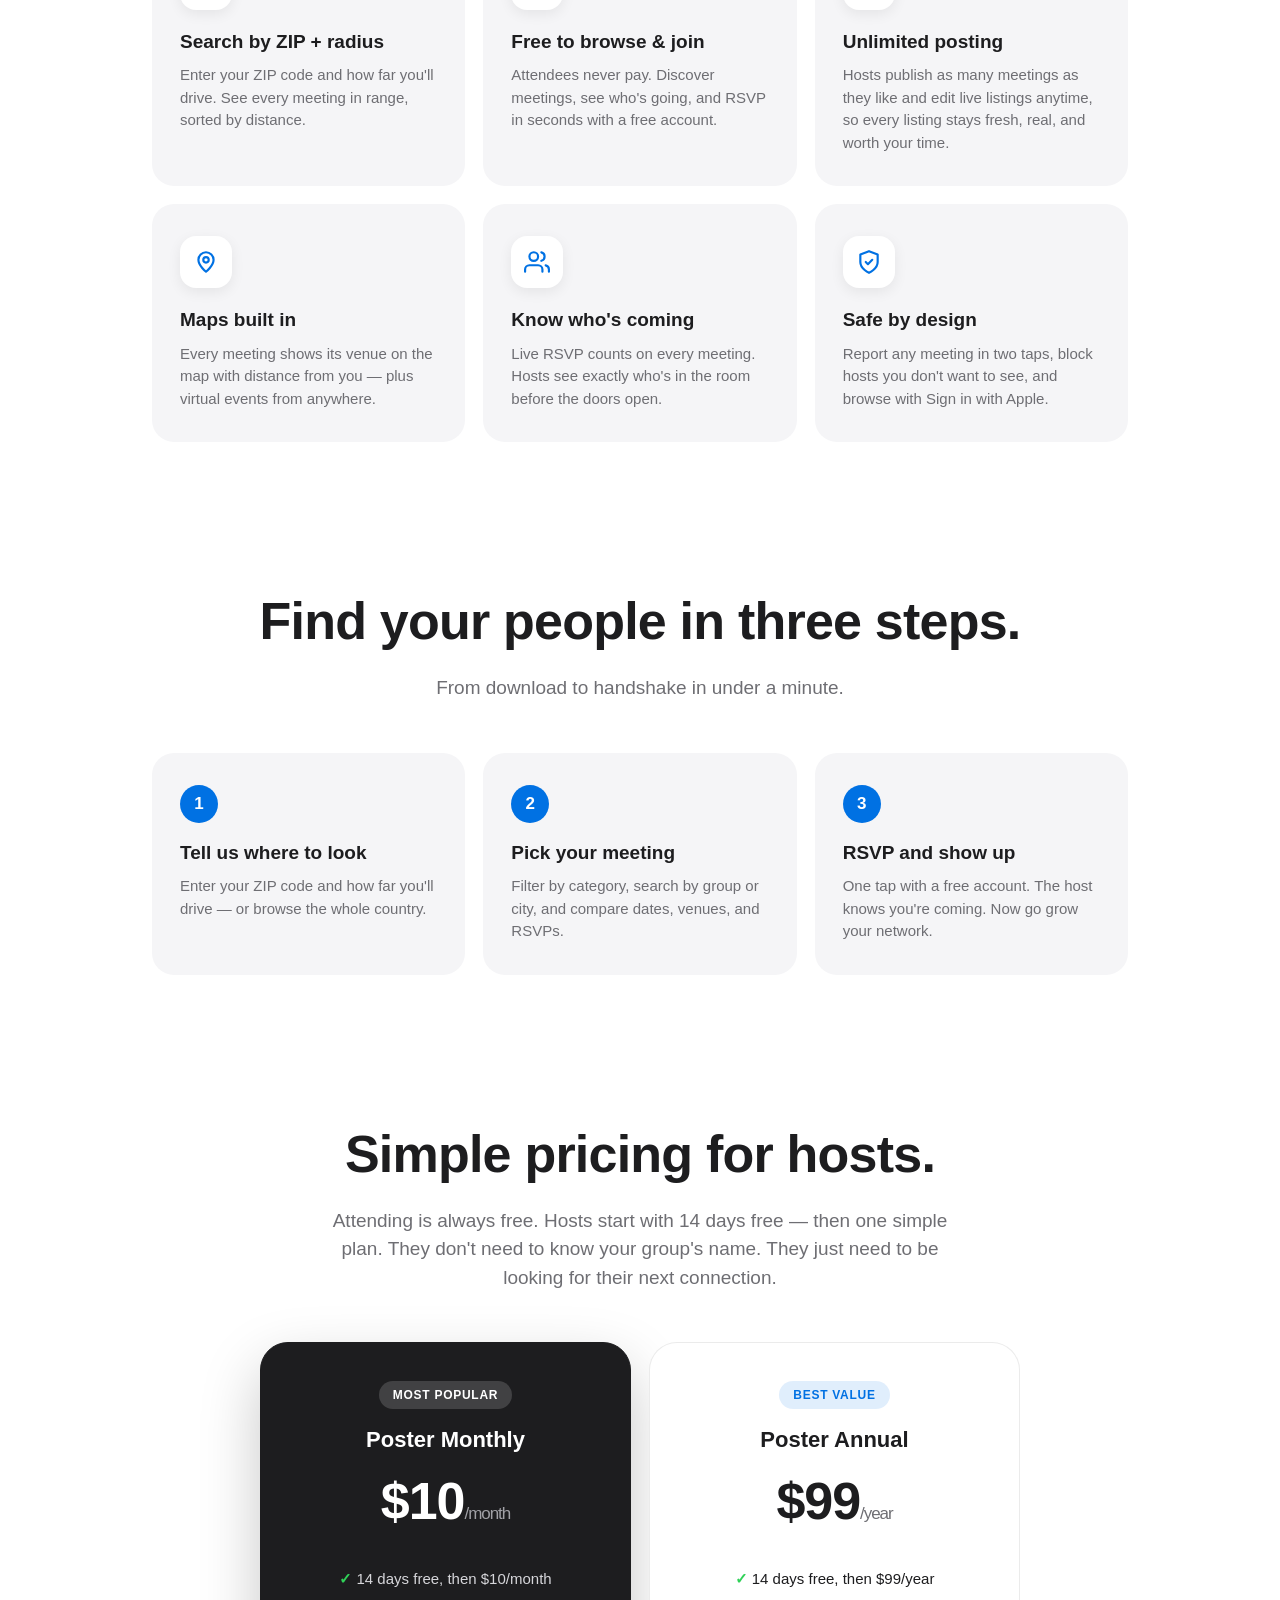
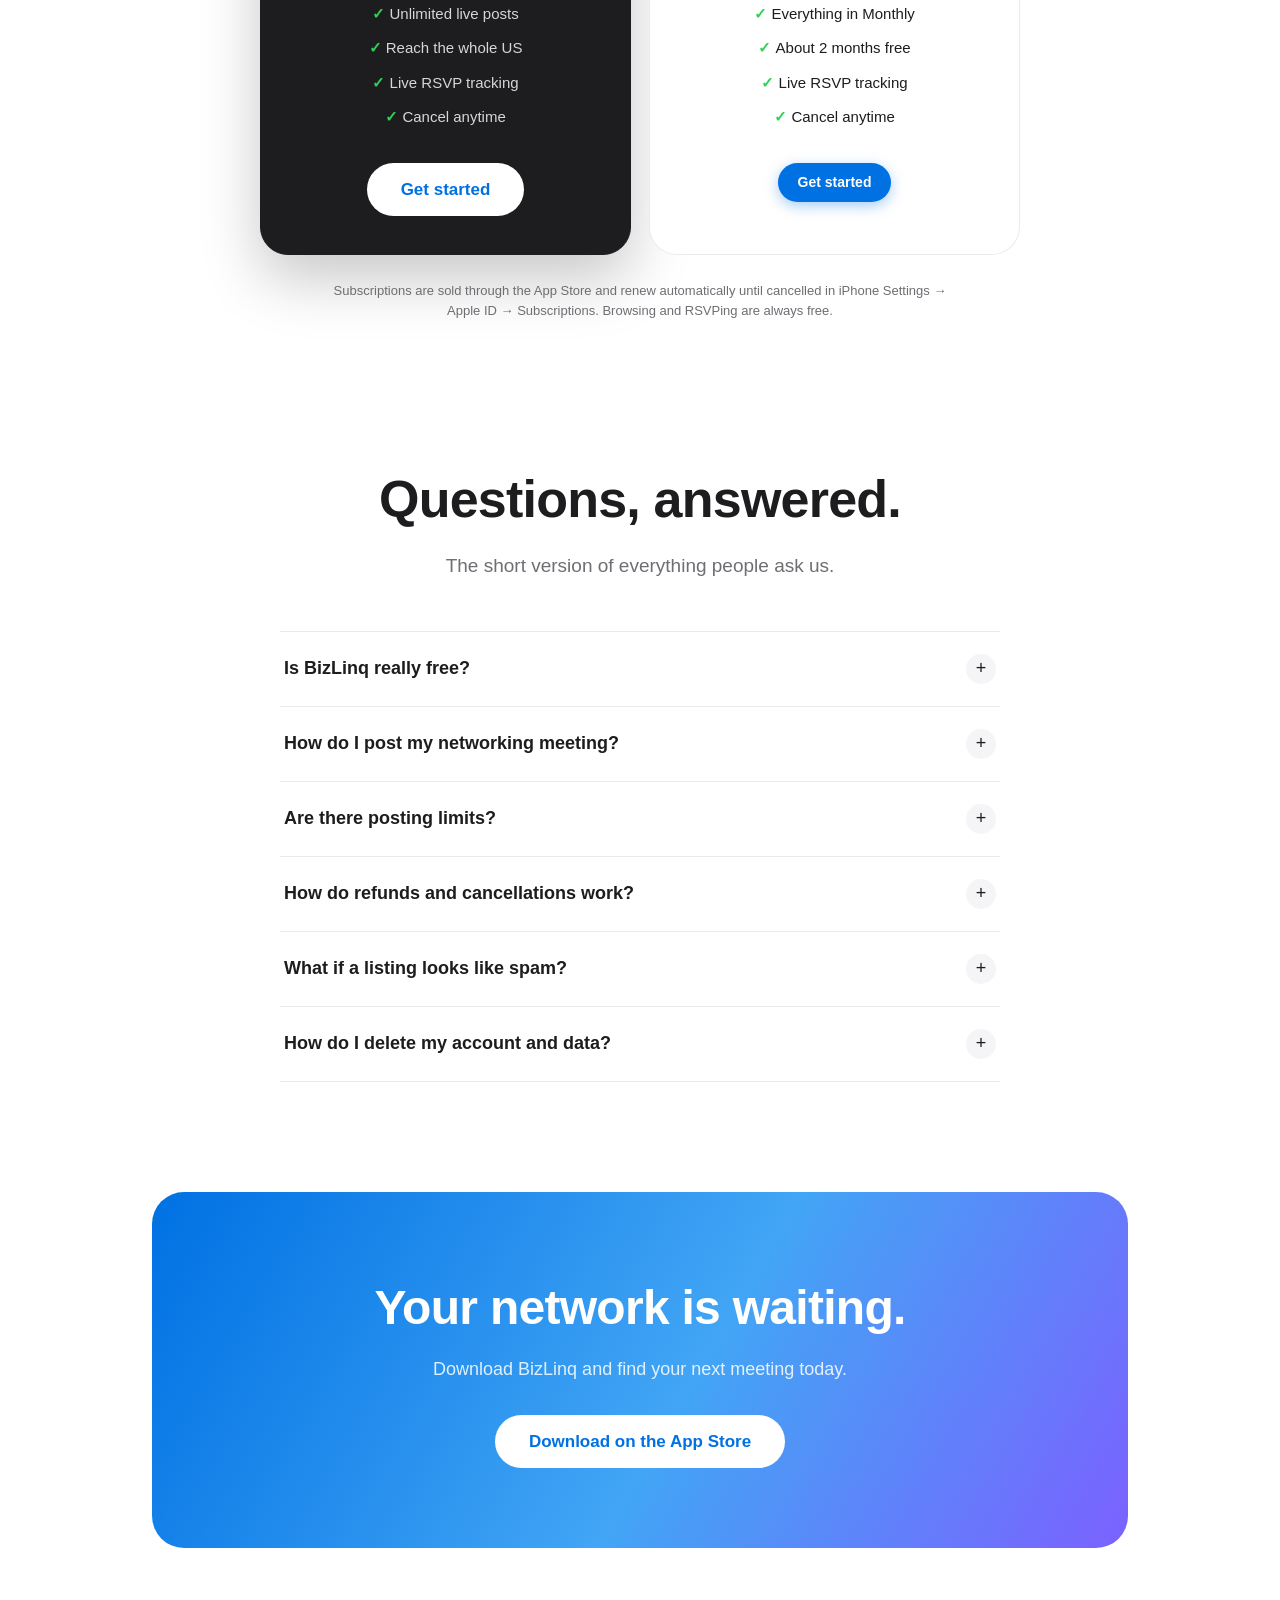
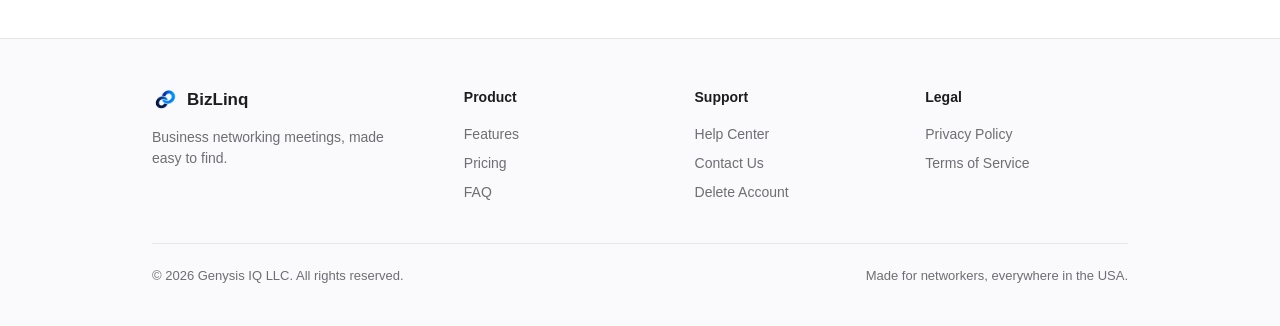
==== commit 9054ba7f: "Claim feature, fixed terms links, corrected free-vs-attendance copy" ====
--- a/website/index.html
+++ b/website/index.html
@@ -135,7 +135,7 @@
     <h2>Questions, answered.</h2>
     <p class="lead">The short version of everything people ask us.</p>
     <div class="faq">
-      <div class="faq-item"><button class="faq-q">Is BizLinq really free for attendees?<span class="plus">+</span></button><div class="faq-a"><p>Yes. Browsing meetings is free with no account at all. RSVPing needs a free account (Sign in with Apple) so hosts get an accurate headcount. Only posting costs money.</p></div></div>
+      <div class="faq-item"><button class="faq-q">Is BizLinq really free?<span class="plus">+</span></button><div class="faq-a"><p>Browsing and RSVPing are free with a free account (Sign in with Apple). Only posting costs money — hosts pay $10/month or $99/year. Note: individual meetings may have attendance fees set by the host.</p></div></div>
       <div class="faq-item"><button class="faq-q">How do I post my networking meeting?<span class="plus">+</span></button><div class="faq-a"><p>Sign in, grab a Poster Monthly ($10) or Poster Annual ($99) plan in the app, then tap Host and fill in your meeting. Your first post starts a 14-day free trial, and it goes live instantly for everyone in range. You can edit any live listing anytime.</p></div></div>
       <div class="faq-item"><button class="faq-q">Are there posting limits?<span class="plus">+</span></button><div class="faq-a"><p>No. Poster plans include unlimited live posts, and you can edit any live listing anytime from the Host tab. Quality stays high because every listing is tied to a paying host.</p></div></div>
       <div class="faq-item"><button class="faq-q">How do refunds and cancellations work?<span class="plus">+</span></button><div class="faq-a"><p>All billing is handled by Apple. Cancel anytime in iPhone Settings → Apple ID → Subscriptions, and request refunds through Apple's Report a Problem page.</p></div></div>
